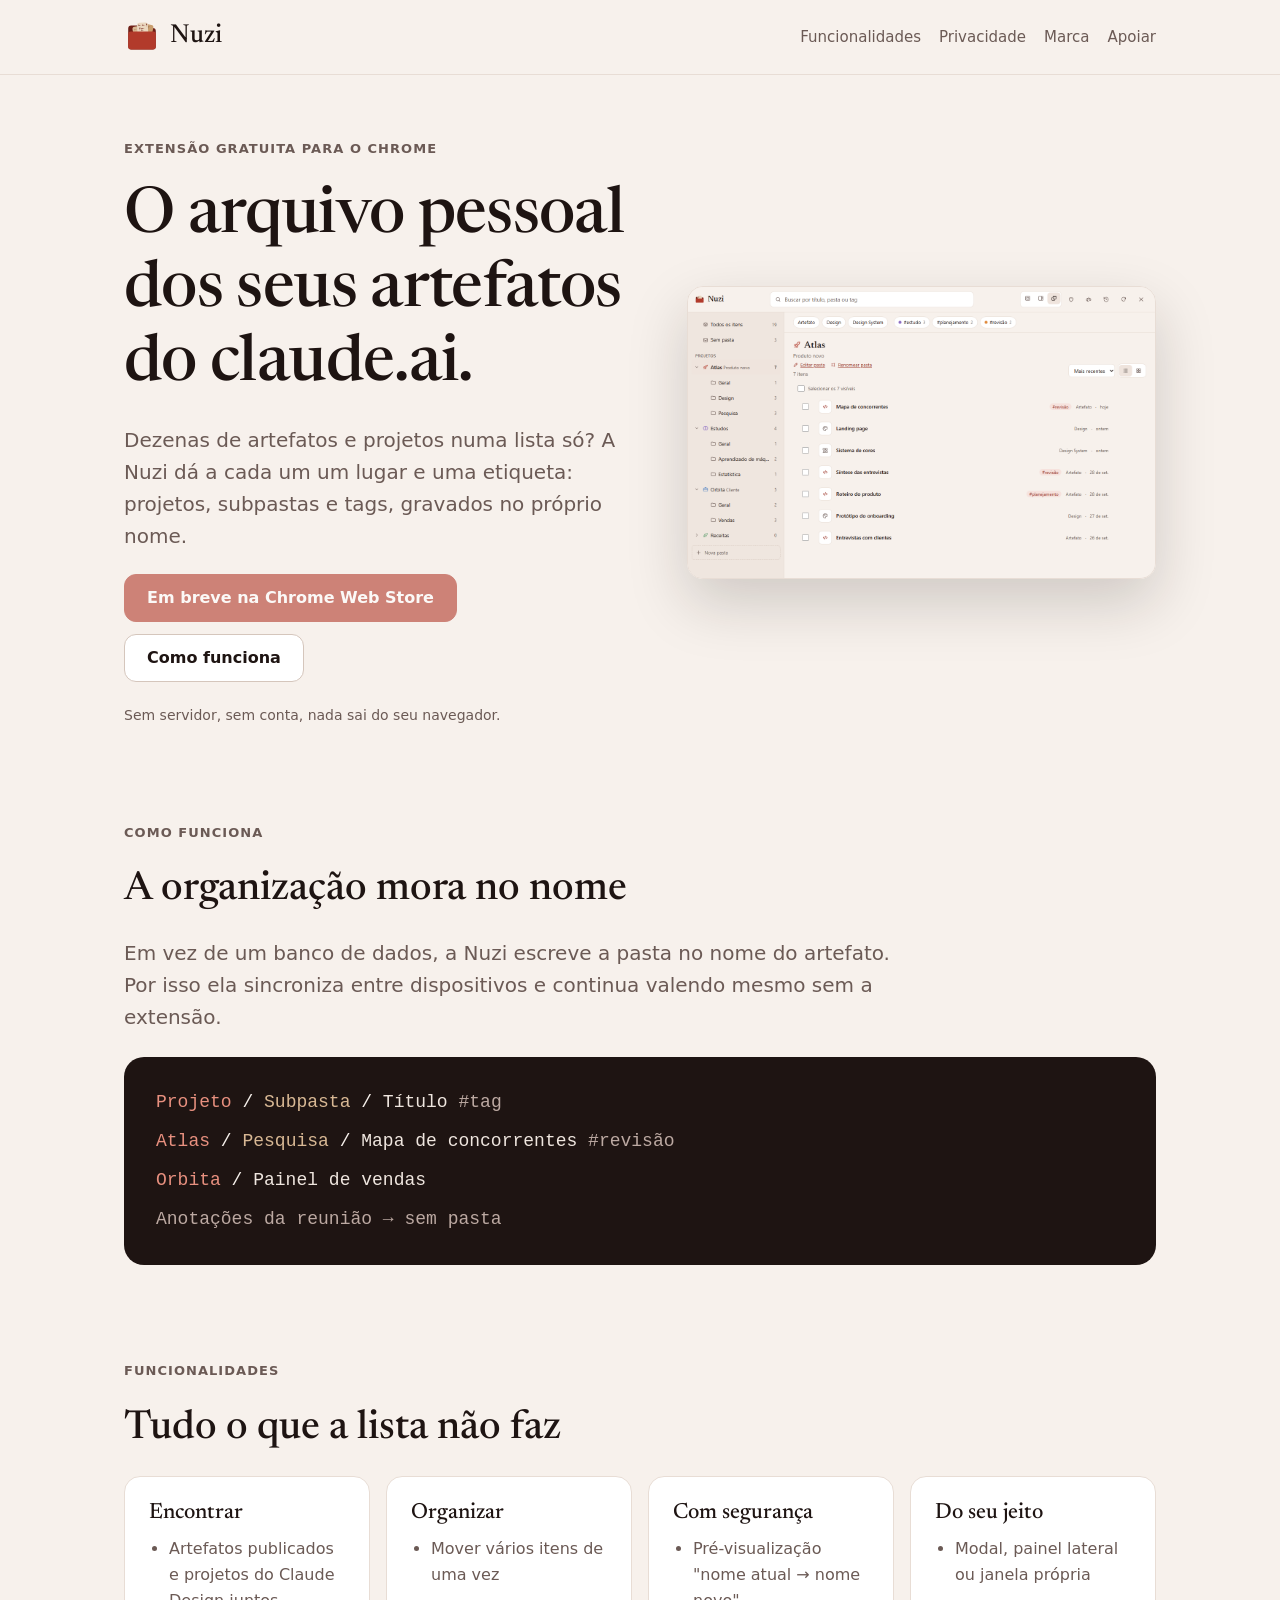
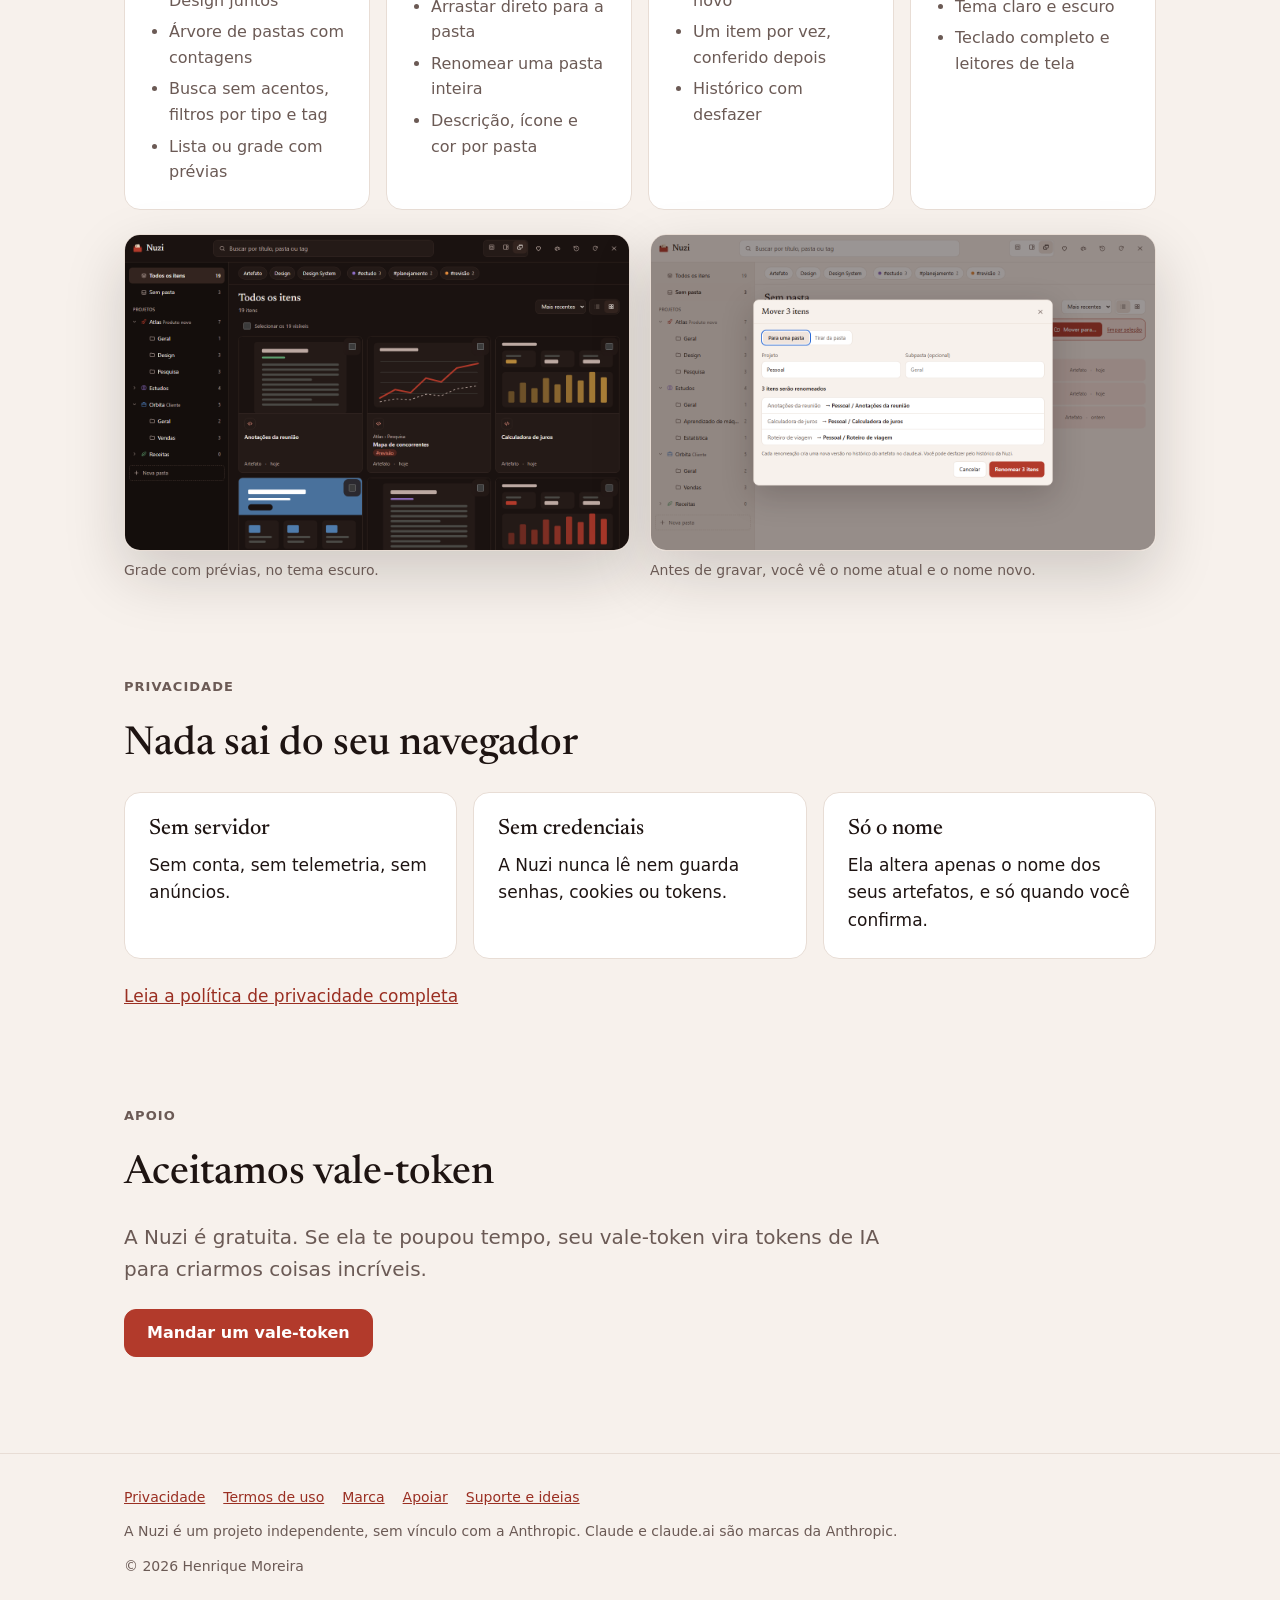
==== index.html @ f713085a "feat: first version of the Nuzi public site Home, privacy policy, terms of use, brand and support (v" ====
<!doctype html>
<html lang="pt-BR">
  <head>
    <meta charset="utf-8" />
    <meta name="viewport" content="width=device-width, initial-scale=1" />
    <title>Nuzi — o arquivo pessoal dos seus artefatos</title>
    <meta
      name="description"
      content="Extensão gratuita para o Chrome que organiza seus artefatos em pastas e tags, gravando a organização no próprio nome. Sem servidor, sem conta."
    />
    <meta property="og:title" content="Nuzi" />
    <meta property="og:description" content="O arquivo pessoal dos seus artefatos do claude.ai." />
    <meta property="og:image" content="assets/img/og.png" />
    <link rel="icon" href="assets/img/favicon-32.png" />
    <link rel="preconnect" href="https://fonts.googleapis.com" />
    <link rel="preconnect" href="https://fonts.gstatic.com" crossorigin />
    <link rel="stylesheet" href="https://fonts.googleapis.com/css2?family=Newsreader:opsz,wght@6..72,500&display=swap" />
    <link rel="stylesheet" href="assets/site.css" />
  </head>
  <body>
    <header class="top">
      <div class="wrap">
        <a class="brand" href="./"><img src="assets/img/logo.svg" alt="" /> Nuzi</a>
        <nav aria-label="Páginas">
          <a href="#funcionalidades">Funcionalidades</a>
          <a href="privacidade/">Privacidade</a>
          <a href="marca/">Marca</a>
          <a href="apoiar/">Apoiar</a>
        </nav>
      </div>
    </header>

    <main class="wrap">
      <section class="hero" aria-labelledby="titulo">
        <div style="display: flex; flex-direction: column; gap: 22px">
          <span class="eyebrow">Extensão gratuita para o Chrome</span>
          <h1 id="titulo">O arquivo pessoal dos seus artefatos do claude.ai.</h1>
          <p class="lede">
            Dezenas de artefatos e projetos numa lista só? A Nuzi dá a cada um um lugar e uma etiqueta: projetos,
            subpastas e tags, gravados no próprio nome.
          </p>
          <div class="actions">
            <a class="btn btn-primary" aria-disabled="true" role="link">Em breve na Chrome Web Store</a>
            <a class="btn" href="#como-funciona">Como funciona</a>
          </div>
          <p class="note">Sem servidor, sem conta, nada sai do seu navegador.</p>
        </div>
        <img
          class="shot"
          src="assets/screens/01-lista.png"
          width="1280"
          height="800"
          alt="A Nuzi aberta: pastas à esquerda (Atlas, Estudos, Orbita) e os itens da pasta Atlas à direita."
        />
      </section>

      <section id="como-funciona" aria-labelledby="como">
        <span class="eyebrow">Como funciona</span>
        <h2 id="como" style="font-size: 40px">A organização mora no nome</h2>
        <p class="lede">
          Em vez de um banco de dados, a Nuzi escreve a pasta no nome do artefato. Por isso ela sincroniza entre
          dispositivos e continua valendo mesmo sem a extensão.
        </p>
        <div class="names" role="figure" aria-label="Exemplos de nomes organizados">
          <span
            ><span class="seg-p">Projeto</span> / <span class="seg-s">Subpasta</span> /
            <span class="seg-t">Título</span> <span class="muted">#tag</span></span
          >
          <span
            ><span class="seg-p">Atlas</span> / <span class="seg-s">Pesquisa</span> /
            <span class="seg-t">Mapa de concorrentes</span> <span class="muted">#revisão</span></span
          >
          <span><span class="seg-p">Orbita</span> / <span class="seg-t">Painel de vendas</span></span>
          <span class="muted">Anotações da reunião → sem pasta</span>
        </div>
      </section>

      <section id="funcionalidades" aria-labelledby="func">
        <span class="eyebrow">Funcionalidades</span>
        <h2 id="func" style="font-size: 40px">Tudo o que a lista não faz</h2>
        <div class="cards">
          <div class="card">
            <h3>Encontrar</h3>
            <ul>
              <li>Artefatos publicados e projetos do Claude Design juntos</li>
              <li>Árvore de pastas com contagens</li>
              <li>Busca sem acentos, filtros por tipo e tag</li>
              <li>Lista ou grade com prévias</li>
            </ul>
          </div>
          <div class="card">
            <h3>Organizar</h3>
            <ul>
              <li>Mover vários itens de uma vez</li>
              <li>Arrastar direto para a pasta</li>
              <li>Renomear uma pasta inteira</li>
              <li>Descrição, ícone e cor por pasta</li>
            </ul>
          </div>
          <div class="card">
            <h3>Com segurança</h3>
            <ul>
              <li>Pré-visualização "nome atual → nome novo"</li>
              <li>Um item por vez, conferido depois</li>
              <li>Histórico com desfazer</li>
            </ul>
          </div>
          <div class="card">
            <h3>Do seu jeito</h3>
            <ul>
              <li>Modal, painel lateral ou janela própria</li>
              <li>Tema claro e escuro</li>
              <li>Teclado completo e leitores de tela</li>
            </ul>
          </div>
        </div>
        <div class="shots">
          <figure>
            <img class="shot" src="assets/screens/02-grade.png" width="1280" height="800" alt="Visualização em grade, no tema escuro, com a prévia de cada artefato." />
            <figcaption>Grade com prévias, no tema escuro.</figcaption>
          </figure>
          <figure>
            <img class="shot" src="assets/screens/03-mover.png" width="1280" height="800" alt="Diálogo Mover 3 itens mostrando o nome atual e o nome novo de cada item antes de renomear." />
            <figcaption>Antes de gravar, você vê o nome atual e o nome novo.</figcaption>
          </figure>
        </div>
      </section>

      <section aria-labelledby="priv">
        <span class="eyebrow">Privacidade</span>
        <h2 id="priv" style="font-size: 40px">Nada sai do seu navegador</h2>
        <div class="cards">
          <div class="card"><h3>Sem servidor</h3><p>Sem conta, sem telemetria, sem anúncios.</p></div>
          <div class="card"><h3>Sem credenciais</h3><p>A Nuzi nunca lê nem guarda senhas, cookies ou tokens.</p></div>
          <div class="card"><h3>Só o nome</h3><p>Ela altera apenas o nome dos seus artefatos, e só quando você confirma.</p></div>
        </div>
        <p><a href="privacidade/">Leia a política de privacidade completa</a></p>
      </section>

      <section aria-labelledby="apoio">
        <span class="eyebrow">Apoio</span>
        <h2 id="apoio" style="font-size: 40px">Aceitamos vale-token</h2>
        <p class="lede">A Nuzi é gratuita. Se ela te poupou tempo, seu vale-token vira tokens de IA para criarmos coisas incríveis.</p>
        <p><a class="btn btn-primary" href="apoiar/">Mandar um vale-token</a></p>
      </section>
    </main>

    <footer>
      <div class="wrap">
        <nav aria-label="Rodapé">
          <a href="privacidade/">Privacidade</a>
          <a href="termos/">Termos de uso</a>
          <a href="marca/">Marca</a>
          <a href="apoiar/">Apoiar</a>
          <a href="https://github.com/henrique2m/nuzi-site/issues">Suporte e ideias</a>
        </nav>
        <p>A Nuzi é um projeto independente, sem vínculo com a Anthropic. Claude e claude.ai são marcas da Anthropic.</p>
        <p>© 2026 Henrique Moreira</p>
      </div>
    </footer>
  </body>
</html>
---- assets/site.css ----
/* Site da Nuzi — paleta "Tijolo cozido" (tijolo, argila natural, barro). */
:root {
  --bg: #f7f1ec;
  --surface: #ffffff;
  --sunken: #efe6df;
  --ink: #1e1412;
  --muted: #6b5a55;
  --line: #e8ddd5;
  --line-strong: #d5c6bc;
  --brick: #b23a2b;
  --brick-deep: #6e1f16;
  --brick-ink: #9a2f22;
  --brick-wash: #f6e2dd;
  --on-brick: #ffffff;
  --tablet: #ead7bf;
  --focus: #2c6bd6;
  --display: 'Newsreader', Georgia, 'Times New Roman', serif;
  --ui: system-ui, 'Segoe UI', Helvetica, Arial, sans-serif;
  --mono: ui-monospace, 'Cascadia Code', Consolas, monospace;
  color-scheme: light;
}
@media (prefers-color-scheme: dark) {
  :root {
    --bg: #1a1210;
    --surface: #241a17;
    --sunken: #140e0c;
    --ink: #f7f1ec;
    --muted: #bca9a2;
    --line: #3a2c27;
    --line-strong: #54433c;
    --brick-ink: #e8907f;
    --brick-wash: #4a221c;
    --focus: #8ab4f8;
    color-scheme: dark;
  }
}

* {
  box-sizing: border-box;
}
html {
  scroll-behavior: smooth;
}
@media (prefers-reduced-motion: reduce) {
  html {
    scroll-behavior: auto;
  }
}
body {
  margin: 0;
  background: var(--bg);
  color: var(--ink);
  font: 17px/1.6 var(--ui);
}
a {
  color: var(--brick-ink);
}
:focus-visible {
  outline: 2px solid var(--focus);
  outline-offset: 2px;
}
h1,
h2,
h3 {
  font-family: var(--display);
  font-weight: 500;
  line-height: 1.15;
  text-wrap: balance;
  margin: 0;
}
p {
  margin: 0;
}
code {
  font: 0.88em/1.4 var(--mono);
  background: var(--sunken);
  border: 1px solid var(--line);
  border-radius: 6px;
  padding: 2px 6px;
}
img {
  max-width: 100%;
  height: auto;
}

.wrap {
  max-width: 1080px;
  margin: 0 auto;
  padding-inline: 24px;
}

/* ---------- Topo ---------- */
.top {
  border-bottom: 1px solid var(--line);
}
.top .wrap {
  display: flex;
  flex-wrap: wrap;
  align-items: center;
  justify-content: space-between;
  gap: 12px 24px;
  padding-block: 16px;
}
.brand {
  display: inline-flex;
  align-items: center;
  gap: 10px;
  color: var(--ink);
  text-decoration: none;
  font-family: var(--display);
  font-size: 26px;
  font-weight: 500;
}
.brand img {
  width: 36px;
  height: 36px;
}
.top nav {
  display: flex;
  flex-wrap: wrap;
  gap: 4px 18px;
  font-size: 15px;
}
.top nav a {
  color: var(--muted);
  text-decoration: none;
}
.top nav a:hover,
.top nav a[aria-current='page'] {
  color: var(--ink);
}

/* ---------- Botões ---------- */
.btn {
  display: inline-flex;
  align-items: center;
  gap: 8px;
  min-height: 48px;
  padding: 0 22px;
  border-radius: 12px;
  border: 1px solid var(--line-strong);
  background: var(--surface);
  color: var(--ink);
  font: 600 16px/1 var(--ui);
  text-decoration: none;
  cursor: pointer;
}
.btn-primary {
  background: var(--brick);
  border-color: var(--brick);
  color: var(--on-brick);
}
.btn-primary:hover {
  background: var(--brick-ink);
  border-color: var(--brick-ink);
}
.btn[aria-disabled='true'] {
  opacity: 0.6;
  cursor: default;
}

/* ---------- Seções ---------- */
main {
  display: flex;
  flex-direction: column;
  gap: 96px;
  padding-block: 64px 96px;
}
section {
  display: flex;
  flex-direction: column;
  gap: 24px;
}
.eyebrow {
  font-size: 13px;
  font-weight: 600;
  letter-spacing: 0.08em;
  text-transform: uppercase;
  color: var(--muted);
}
.lede {
  font-size: 20px;
  color: var(--muted);
  max-width: 62ch;
}
.prose {
  max-width: 68ch;
  display: flex;
  flex-direction: column;
  gap: 14px;
}
.prose h2 {
  font-size: 30px;
  margin-top: 24px;
}
.prose ul {
  margin: 0;
  padding-left: 22px;
  display: flex;
  flex-direction: column;
  gap: 6px;
}

/* ---------- Capa ---------- */
.hero {
  display: grid;
  grid-template-columns: minmax(0, 1.1fr) minmax(0, 1fr);
  gap: 48px;
  align-items: center;
}
.hero h1 {
  font-size: clamp(40px, 6vw, 64px);
  letter-spacing: -0.01em;
}
.hero .actions {
  display: flex;
  flex-wrap: wrap;
  gap: 12px;
  align-items: center;
}
.hero .note {
  font-size: 14px;
  color: var(--muted);
}
.shot {
  border-radius: 16px;
  border: 1px solid var(--line);
  box-shadow: 0 24px 60px rgb(30 20 18 / 0.18);
}

/* ---------- Padrão de nomes ---------- */
.names {
  /* Sempre escuro, nos dois temas: as cores dos segmentos foram escolhidas para ele. */
  background: #1e1412;
  color: #f7f1ec;
  border-radius: 20px;
  padding: 32px;
  display: flex;
  flex-direction: column;
  gap: 12px;
  font: 18px/1.5 var(--mono);
  overflow-x: auto;
}
.names .seg-p {
  color: #e8907f;
}
.names .seg-s {
  color: #d8b894;
}
.names .seg-t {
  color: #efe6df;
}
.names .muted {
  color: #bca9a2;
}

/* ---------- Grades de cartões ---------- */
.cards {
  display: grid;
  grid-template-columns: repeat(auto-fit, minmax(240px, 1fr));
  gap: 16px;
}
.card {
  background: var(--surface);
  border: 1px solid var(--line);
  border-radius: 16px;
  padding: 24px;
  display: flex;
  flex-direction: column;
  gap: 10px;
}
.card h3 {
  font-size: 22px;
}
.card ul {
  margin: 0;
  padding-left: 20px;
  display: flex;
  flex-direction: column;
  gap: 6px;
  color: var(--muted);
  font-size: 16px;
}
.shots {
  display: grid;
  grid-template-columns: repeat(auto-fit, minmax(300px, 1fr));
  gap: 20px;
}
.shots figure {
  margin: 0;
  display: flex;
  flex-direction: column;
  gap: 8px;
}
.shots figcaption {
  font-size: 14px;
  color: var(--muted);
}

/* ---------- Vale-token ---------- */
.tiers {
  display: flex;
  flex-wrap: wrap;
  gap: 10px;
}
.tier {
  padding: 12px 18px;
  border-radius: 999px;
  background: var(--brick-wash);
  color: var(--brick-ink);
  font-weight: 600;
}
.pix {
  display: grid;
  grid-template-columns: 240px minmax(0, 1fr);
  gap: 32px;
  align-items: center;
  background: var(--surface);
  border: 1px solid var(--line);
  border-radius: 20px;
  padding: 28px;
}
.qr {
  width: 240px;
  height: 240px;
  border-radius: 16px;
  background: #ffffff;
  border: 1px solid var(--line);
  display: grid;
  place-items: center;
  padding: 12px;
  color: #6b5a55;
  text-align: center;
  font-size: 15px;
}
.key {
  display: flex;
  flex-wrap: wrap;
  gap: 10px;
  align-items: center;
}
.key code {
  font-size: 15px;
  word-break: break-all;
}

/* ---------- Paleta (página da marca) ---------- */
.swatches {
  display: grid;
  grid-template-columns: repeat(auto-fill, minmax(150px, 1fr));
  gap: 14px;
}
.swatch {
  display: flex;
  flex-direction: column;
  gap: 6px;
  font-size: 14px;
}
.swatch span:first-child {
  height: 72px;
  border-radius: 12px;
  border: 1px solid var(--line);
}

/* ---------- Rodapé ---------- */
footer {
  border-top: 1px solid var(--line);
  padding-block: 32px 48px;
  font-size: 14px;
  color: var(--muted);
}
footer .wrap {
  display: flex;
  flex-direction: column;
  gap: 12px;
}
footer nav {
  display: flex;
  flex-wrap: wrap;
  gap: 6px 18px;
}

@media (max-width: 820px) {
  .hero,
  .pix {
    grid-template-columns: minmax(0, 1fr);
  }
  main {
    gap: 72px;
    padding-block: 40px 72px;
  }
  .wrap {
    padding-inline: 16px;
  }
}
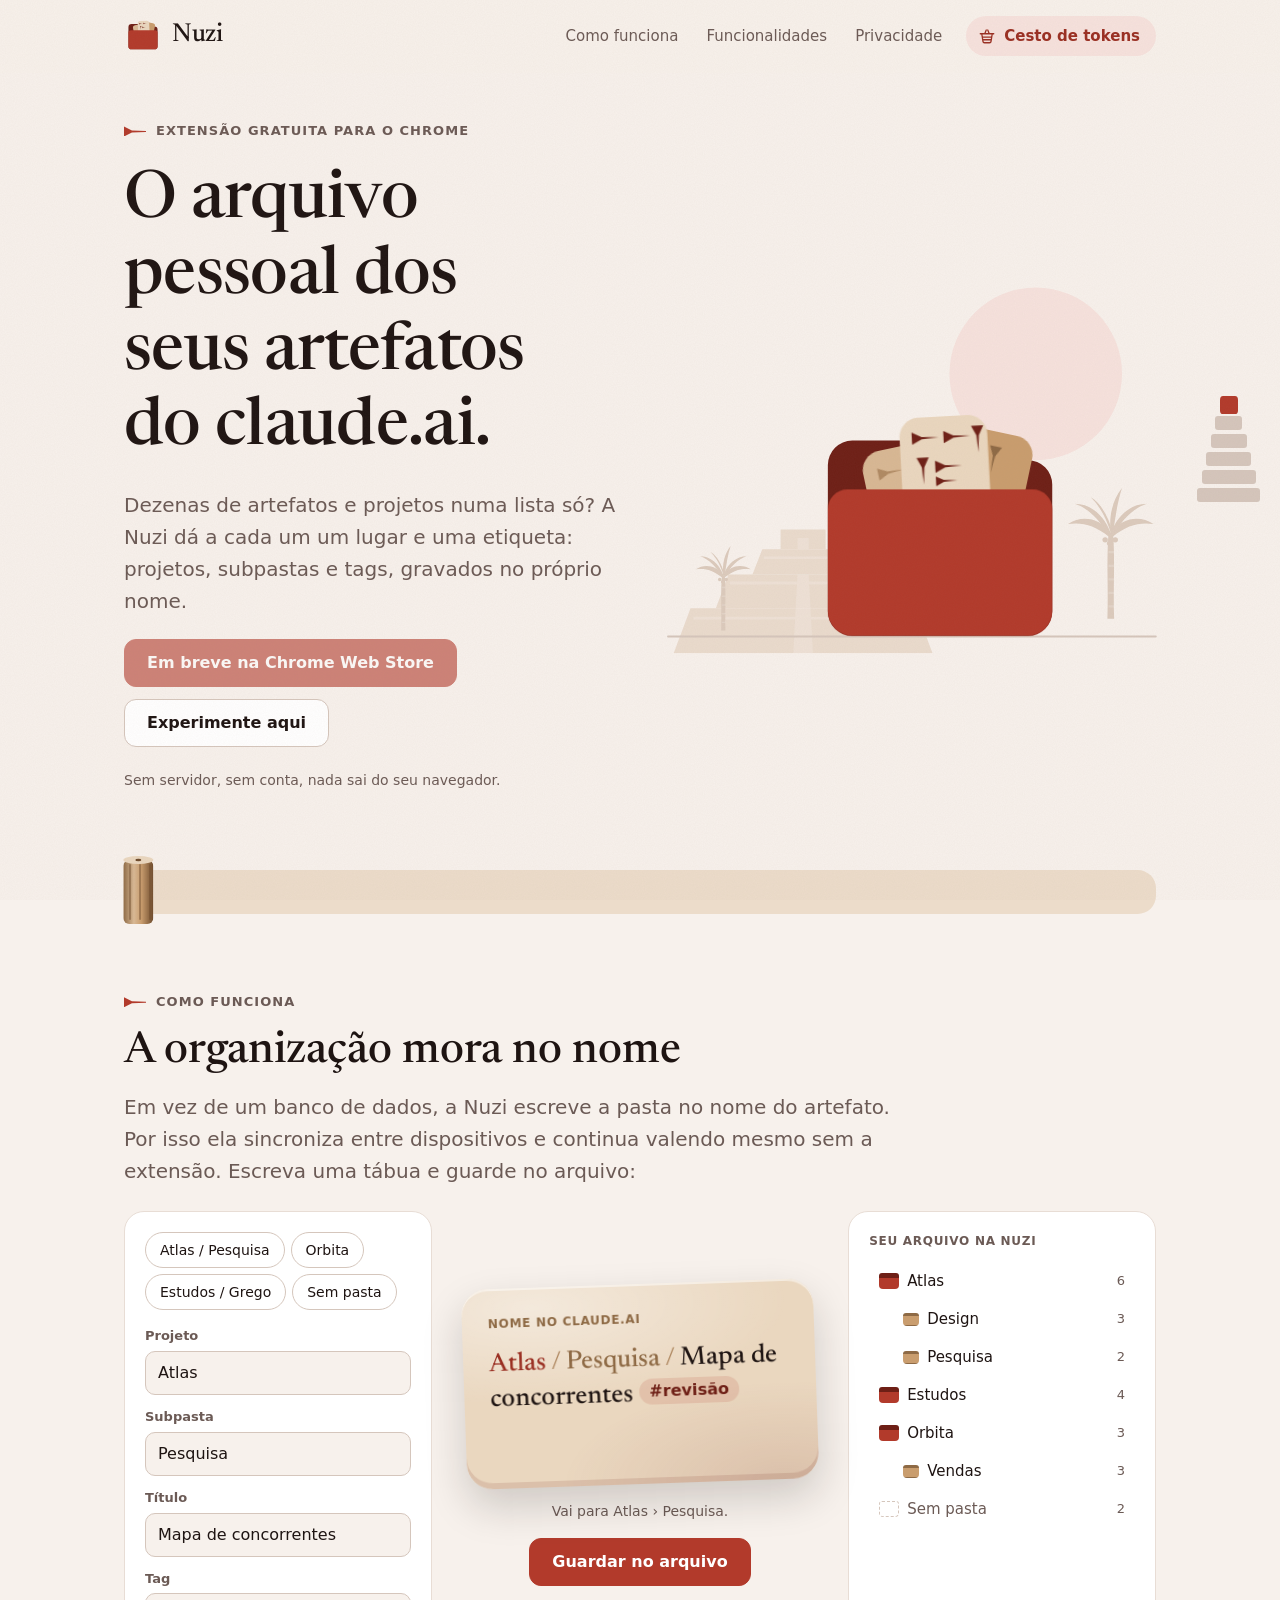
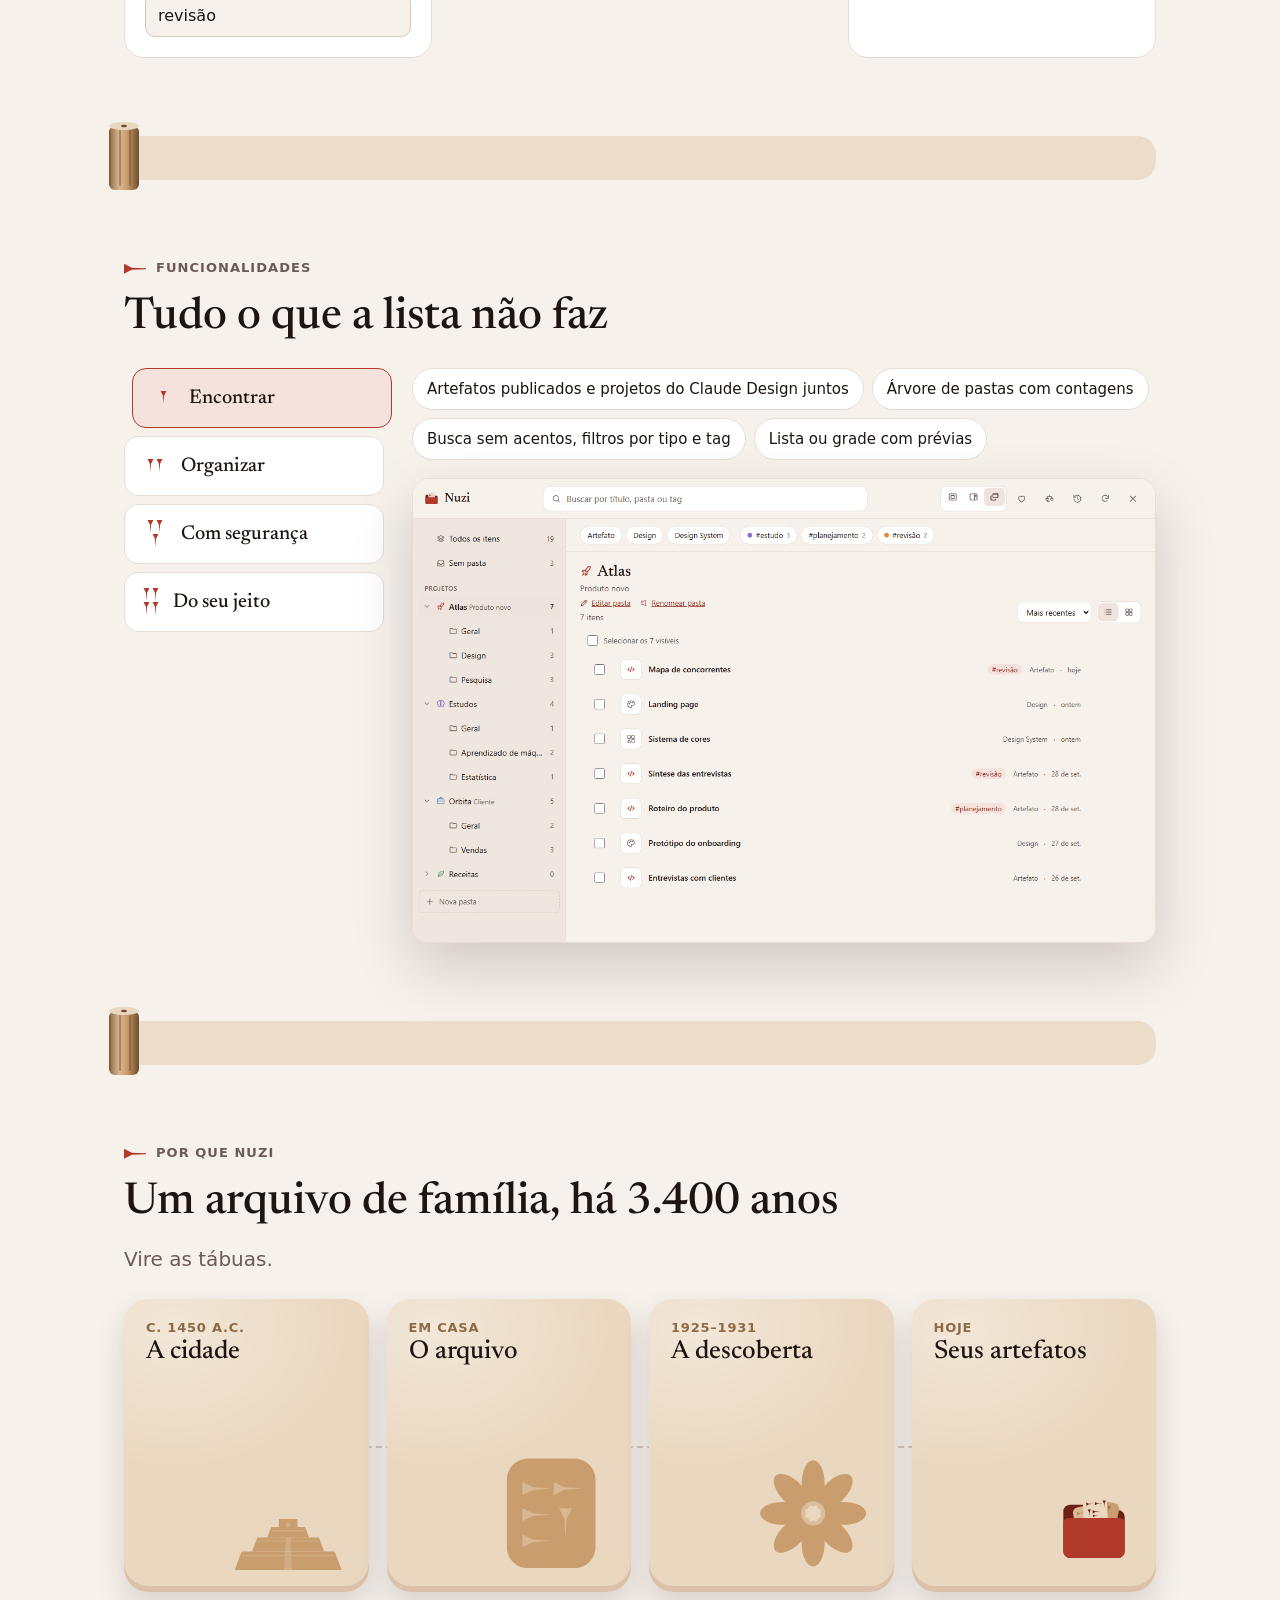
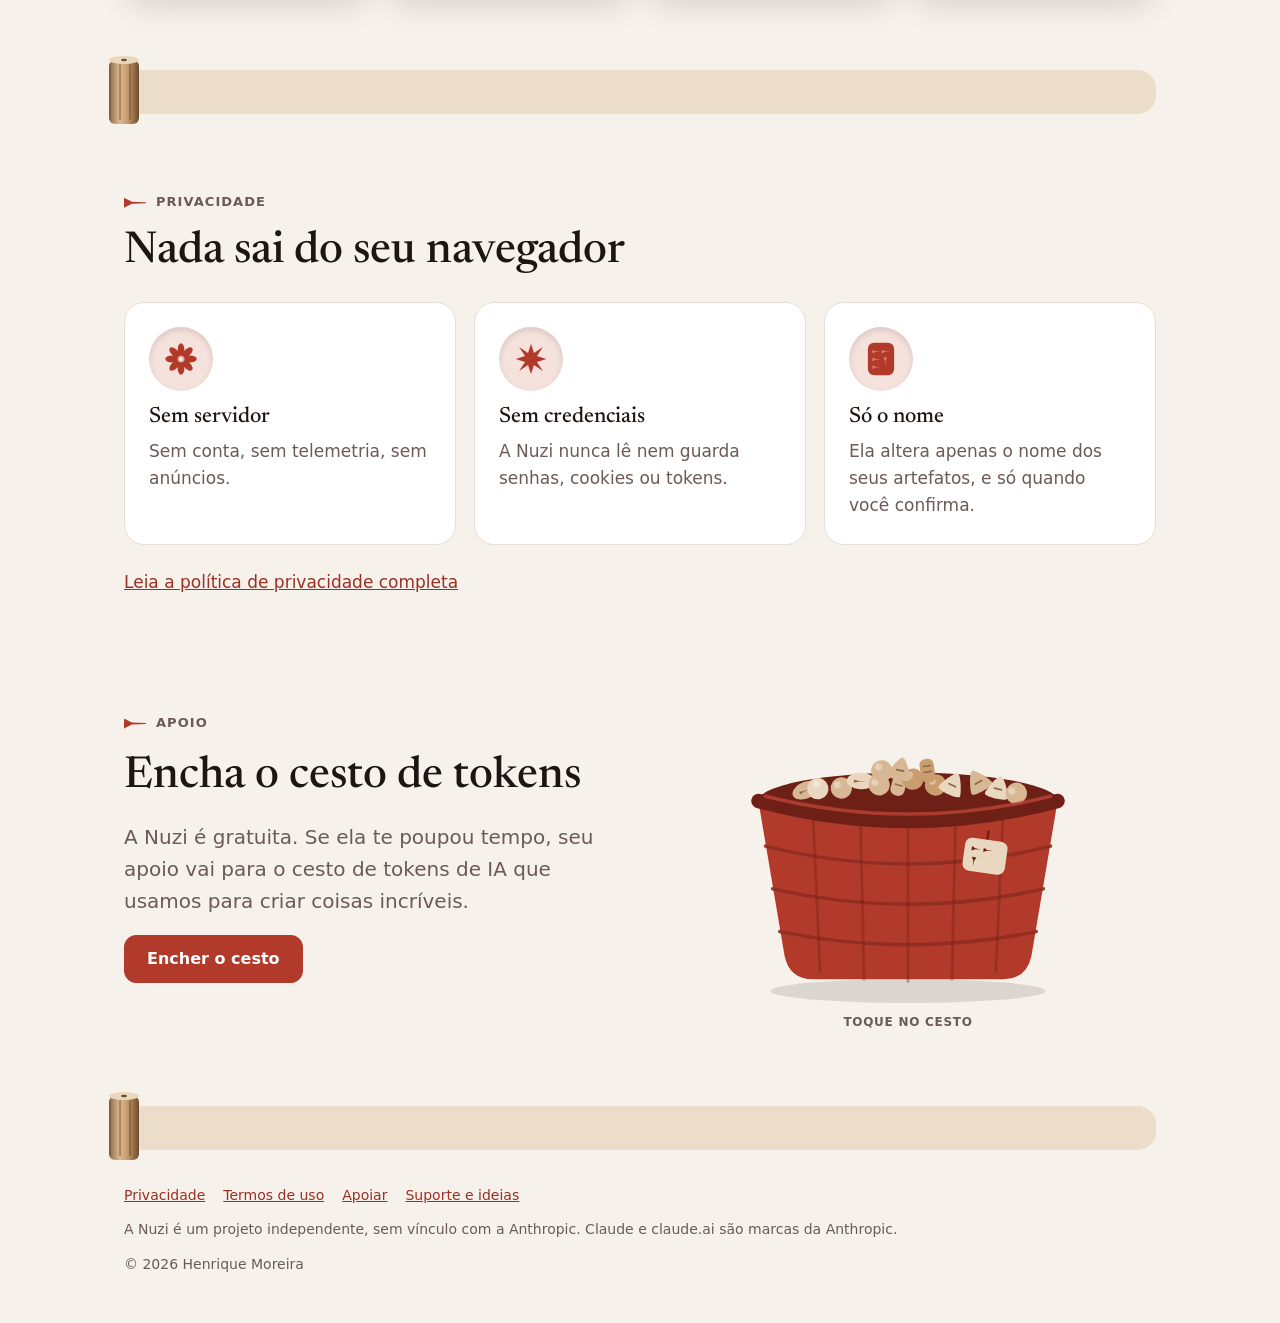
==== commit 47e366f0: "feat: redesign the site with Mesopotamian motifs and interactive navigation - New header: sticky, re" ====
--- a/index.html
+++ b/index.html
@@ -16,141 +16,302 @@
     <link rel="preconnect" href="https://fonts.gstatic.com" crossorigin />
     <link rel="stylesheet" href="https://fonts.googleapis.com/css2?family=Newsreader:opsz,wght@6..72,500&display=swap" />
     <link rel="stylesheet" href="assets/site.css" />
+    <script>
+      document.documentElement.classList.add('js');
+    </script>
+    <script src="assets/site.js" defer></script>
   </head>
   <body>
+    <a class="skip" href="#conteudo">Pular para o conteúdo</a>
     <header class="top">
       <div class="wrap">
-        <a class="brand" href="./"><img src="assets/img/logo.svg" alt="" /> Nuzi</a>
-        <nav aria-label="Páginas">
+        <a class="brand" href="./">
+          <svg class="brand-logo" viewBox="0 0 120 120" aria-hidden="true" focusable="false">
+            <path d="M14 32a10 10 0 0 1 10-10h21a8 8 0 0 1 6 2.6L56 30h40a10 10 0 0 1 10 10v52a10 10 0 0 1-10 10H24a10 10 0 0 1-10-10z" fill="#6E1F16" />
+            <g class="bl-t bl-1"><g transform="rotate(-12 47 41)"><rect x="30" y="24" width="34" height="34" rx="8" fill="#D8B894" /></g></g>
+            <g class="bl-t bl-2"><g transform="rotate(12 80 36)"><rect x="64" y="18" width="32" height="36" rx="8" fill="#C99D6E" /></g></g>
+            <g class="bl-t bl-3"><g transform="rotate(-3 62 32)"><rect x="44" y="12" width="36" height="40" rx="8" fill="#EAD7BF" /><path d="M49 18l4 2 7 .5-7 .5-4 2zM62 18l4 2 7 .5-7 .5-4 2zM50.5 28.5h5l-2 4-.5 7-.5-7zM58 30l4 2 7 .5-7 .5-4 2z" fill="#6E1F16" /></g></g>
+            <path d="M14 50a8 8 0 0 1 8-8h76a8 8 0 0 1 8 8v42a10 10 0 0 1-10 10H24a10 10 0 0 1-10-10z" fill="#B23A2B" />
+          </svg>
+          <span>Nuzi</span>
+        </a>
+        <button class="menu-btn" type="button" aria-expanded="false" aria-controls="menu" aria-label="Abrir o menu">
+          <span></span><span></span><span></span>
+        </button>
+        <nav class="menu" id="menu" aria-label="Páginas">
+          <a href="#tabua">Como funciona</a>
           <a href="#funcionalidades">Funcionalidades</a>
           <a href="privacidade/">Privacidade</a>
-          <a href="marca/">Marca</a>
-          <a href="apoiar/">Apoiar</a>
+          <a class="nav-apoio" href="apoiar/"><svg class="ico-cesto" viewBox="0 0 24 24" aria-hidden="true" focusable="false"><path d="M3 9h18M5 9l1.6 10.2A2 2 0 0 0 8.6 21h6.8a2 2 0 0 0 2-1.8L19 9M9 9l2-5M15 9l-2-5M6.5 13.5h11M7.2 17h9.6" fill="none" stroke="currentColor" stroke-width="1.7" stroke-linecap="round" stroke-linejoin="round"/></svg>Cesto de tokens</a>
         </nav>
       </div>
+      <div class="progresso" aria-hidden="true"><span></span></div>
     </header>
 
-    <main class="wrap">
-      <section class="hero" aria-labelledby="titulo">
-        <div style="display: flex; flex-direction: column; gap: 22px">
-          <span class="eyebrow">Extensão gratuita para o Chrome</span>
-          <h1 id="titulo">O arquivo pessoal dos seus artefatos do claude.ai.</h1>
-          <p class="lede">
+    <main id="conteudo">
+      <!-- ============ Capa ============ -->
+      <section class="hero wrap" id="inicio" data-nav="Início" aria-labelledby="titulo">
+        <div class="hero-text">
+          <span class="eyebrow" data-reveal>Extensão gratuita para o Chrome</span>
+          <h1 id="titulo" data-reveal>O arquivo pessoal dos seus artefatos do claude.ai.</h1>
+          <p class="lede" data-reveal>
             Dezenas de artefatos e projetos numa lista só? A Nuzi dá a cada um um lugar e uma etiqueta: projetos,
             subpastas e tags, gravados no próprio nome.
           </p>
-          <div class="actions">
+          <div class="actions" data-reveal>
             <a class="btn btn-primary" aria-disabled="true" role="link">Em breve na Chrome Web Store</a>
-            <a class="btn" href="#como-funciona">Como funciona</a>
-          </div>
-          <p class="note">Sem servidor, sem conta, nada sai do seu navegador.</p>
-        </div>
-        <img
-          class="shot"
-          src="assets/screens/01-lista.png"
-          width="1280"
-          height="800"
-          alt="A Nuzi aberta: pastas à esquerda (Atlas, Estudos, Orbita) e os itens da pasta Atlas à direita."
-        />
-      </section>
-
-      <section id="como-funciona" aria-labelledby="como">
-        <span class="eyebrow">Como funciona</span>
-        <h2 id="como" style="font-size: 40px">A organização mora no nome</h2>
-        <p class="lede">
-          Em vez de um banco de dados, a Nuzi escreve a pasta no nome do artefato. Por isso ela sincroniza entre
-          dispositivos e continua valendo mesmo sem a extensão.
-        </p>
-        <div class="names" role="figure" aria-label="Exemplos de nomes organizados">
-          <span
-            ><span class="seg-p">Projeto</span> / <span class="seg-s">Subpasta</span> /
-            <span class="seg-t">Título</span> <span class="muted">#tag</span></span
-          >
-          <span
-            ><span class="seg-p">Atlas</span> / <span class="seg-s">Pesquisa</span> /
-            <span class="seg-t">Mapa de concorrentes</span> <span class="muted">#revisão</span></span
-          >
-          <span><span class="seg-p">Orbita</span> / <span class="seg-t">Painel de vendas</span></span>
-          <span class="muted">Anotações da reunião → sem pasta</span>
-        </div>
-      </section>
-
-      <section id="funcionalidades" aria-labelledby="func">
-        <span class="eyebrow">Funcionalidades</span>
-        <h2 id="func" style="font-size: 40px">Tudo o que a lista não faz</h2>
-        <div class="cards">
-          <div class="card">
-            <h3>Encontrar</h3>
+            <a class="btn" href="#tabua">Experimente aqui</a>
+          </div>
+          <p class="note" data-reveal>Sem servidor, sem conta, nada sai do seu navegador.</p>
+        </div>
+
+        <button class="scene" type="button" aria-label="Guardar as tábuas de novo (animação)">
+          <svg viewBox="0 0 520 440" aria-hidden="true" focusable="false">
+            <circle class="sc-sol" cx="392" cy="132" r="92" />
+            <g class="sc-far" data-depth="6">
+              <use href="assets/img/motivos.svg#zigurate" x="-6" y="262" width="300" height="168" class="sc-zig" />
+            </g>
+            <g class="sc-mid" data-depth="12">
+              <use href="assets/img/motivos.svg#palmeira" x="424" y="226" width="96" height="190" class="sc-palma" />
+              <use href="assets/img/motivos.svg#palmeira" x="28" y="300" width="62" height="118" class="sc-palma" />
+            </g>
+            <path class="sc-chao" d="M0 412h520" />
+
+            <g transform="translate(134 146) scale(2.6)">
+              <path
+                d="M14 32a10 10 0 0 1 10-10h21a8 8 0 0 1 6 2.6L56 30h40a10 10 0 0 1 10 10v52a10 10 0 0 1-10 10H24a10 10 0 0 1-10-10z"
+                fill="#6E1F16"
+              />
+              <g class="tb tb-1"><g class="tb-lift"><g transform="rotate(-12 47 41)">
+                <rect x="30" y="24" width="34" height="34" rx="8" fill="#D8B894" />
+                <path d="M36 31l4 2 7 .5-7 .5-4 2z" fill="#B08A63" />
+              </g></g></g>
+              <g class="tb tb-2"><g class="tb-lift"><g transform="rotate(12 80 36)">
+                <rect x="64" y="18" width="32" height="36" rx="8" fill="#C99D6E" />
+                <path d="M78 24h5l-2 4-.5 7-.5-7z" fill="#8E6A45" />
+              </g></g></g>
+              <g class="tb tb-3"><g class="tb-lift"><g transform="rotate(-3 62 32)">
+                <rect x="44" y="12" width="36" height="40" rx="8" fill="#EAD7BF" />
+                <g fill="#6E1F16">
+                  <path class="wd" style="--i: 0" d="M49 18l4 2 7 .5-7 .5-4 2z" />
+                  <path class="wd" style="--i: 1" d="M62 18l4 2 7 .5-7 .5-4 2z" />
+                  <path class="wd" style="--i: 2" d="M73.5 16.5h5l-2 4-.5 7-.5-7z" />
+                  <path class="wd" style="--i: 3" d="M50.5 28.5h5l-2 4-.5 7-.5-7z" />
+                  <path class="wd" style="--i: 4" d="M58 30l4 2 7 .5-7 .5-4 2z" />
+                  <path class="wd" style="--i: 5" d="M58 36.5l3.2 1.6 5.6.4-5.6.4-3.2 1.6z" />
+                </g>
+              </g></g></g>
+              <path
+                d="M14 50a8 8 0 0 1 8-8h76a8 8 0 0 1 8 8v42a10 10 0 0 1-10 10H24a10 10 0 0 1-10-10z"
+                fill="#B23A2B"
+              />
+              <g class="poeira" fill="#D8B894">
+                <circle cx="24" cy="46" r="2" style="--dx: -10px; --dy: -8px" />
+                <circle cx="34" cy="44" r="1.4" style="--dx: -6px; --dy: -12px" />
+                <circle cx="86" cy="44" r="1.6" style="--dx: 7px; --dy: -11px" />
+                <circle cx="98" cy="46" r="2" style="--dx: 11px; --dy: -7px" />
+              </g>
+            </g>
+          </svg>
+          <span class="scene-dica" aria-hidden="true">Toque na pasta</span>
+        </button>
+      </section>
+
+      <div class="friso" aria-hidden="true"></div>
+
+      <!-- ============ Demonstração ============ -->
+      <section class="wrap" id="tabua" data-nav="Como funciona" aria-labelledby="como">
+        <div class="sec-head">
+          <span class="eyebrow" data-reveal>Como funciona</span>
+          <h2 id="como" data-reveal>A organização mora no nome</h2>
+          <p class="lede" data-reveal>
+            Em vez de um banco de dados, a Nuzi escreve a pasta no nome do artefato. Por isso ela sincroniza entre
+            dispositivos e continua valendo mesmo sem a extensão. Escreva uma tábua e guarde no arquivo:
+          </p>
+        </div>
+
+        <div class="demo" data-reveal>
+          <form class="demo-form" id="demo-form" autocomplete="off">
+            <div class="presets" role="group" aria-label="Exemplos">
+              <button type="button" class="chip" data-preset="Atlas|Pesquisa|Mapa de concorrentes|revisão">Atlas / Pesquisa</button>
+              <button type="button" class="chip" data-preset="Orbita||Painel de vendas|">Orbita</button>
+              <button type="button" class="chip" data-preset="Estudos|Grego|Verbos irregulares|estudo">Estudos / Grego</button>
+              <button type="button" class="chip" data-preset="||Anotações da reunião|">Sem pasta</button>
+            </div>
+            <label>Projeto <input name="p" value="Atlas" maxlength="28" placeholder="Opcional" /></label>
+            <label>Subpasta <input name="s" value="Pesquisa" maxlength="28" placeholder="Opcional" /></label>
+            <label>Título <input name="t" value="Mapa de concorrentes" maxlength="48" required /></label>
+            <label>Tag <input name="g" value="revisão" maxlength="20" placeholder="Opcional" /></label>
+          </form>
+
+          <div class="demo-tabua-area">
+            <div class="demo-tabua" id="demo-tabua">
+              <span class="demo-rotulo">Nome no claude.ai</span>
+              <p class="demo-nome" id="demo-nome"></p>
+            </div>
+            <p class="demo-dica" id="demo-dica"></p>
+            <button type="submit" form="demo-form" class="btn btn-primary">Guardar no arquivo</button>
+          </div>
+
+          <div class="demo-arquivo">
+            <span class="demo-rotulo">Seu arquivo na Nuzi</span>
+            <ul class="arvore" id="arvore"></ul>
+            <p class="sr-only" id="demo-aviso" role="status"></p>
+          </div>
+        </div>
+      </section>
+
+      <div class="friso" aria-hidden="true"></div>
+
+      <!-- ============ Funcionalidades ============ -->
+      <section class="wrap" id="funcionalidades" data-nav="Funcionalidades" aria-labelledby="func">
+        <div class="sec-head">
+          <span class="eyebrow" data-reveal>Funcionalidades</span>
+          <h2 id="func" data-reveal>Tudo o que a lista não faz</h2>
+        </div>
+
+        <div class="abas" data-reveal>
+          <div class="abas-lista" role="tablist" aria-label="Funcionalidades">
+            <button role="tab" id="aba-1" aria-controls="painel-1" aria-selected="true"><span class="cnum" data-n="1"></span>Encontrar</button>
+            <button role="tab" id="aba-2" aria-controls="painel-2" aria-selected="false" tabindex="-1"><span class="cnum" data-n="2"></span>Organizar</button>
+            <button role="tab" id="aba-3" aria-controls="painel-3" aria-selected="false" tabindex="-1"><span class="cnum" data-n="3"></span>Com segurança</button>
+            <button role="tab" id="aba-4" aria-controls="painel-4" aria-selected="false" tabindex="-1"><span class="cnum" data-n="4"></span>Do seu jeito</button>
+          </div>
+
+          <div class="painel" role="tabpanel" id="painel-1" aria-labelledby="aba-1">
             <ul>
               <li>Artefatos publicados e projetos do Claude Design juntos</li>
               <li>Árvore de pastas com contagens</li>
               <li>Busca sem acentos, filtros por tipo e tag</li>
               <li>Lista ou grade com prévias</li>
             </ul>
-          </div>
-          <div class="card">
-            <h3>Organizar</h3>
+            <img class="shot" src="assets/screens/01-lista.png" width="1280" height="800" alt="A Nuzi aberta: pastas à esquerda e os itens da pasta Atlas à direita." />
+          </div>
+          <div class="painel" role="tabpanel" id="painel-2" aria-labelledby="aba-2" hidden>
             <ul>
               <li>Mover vários itens de uma vez</li>
               <li>Arrastar direto para a pasta</li>
               <li>Renomear uma pasta inteira</li>
               <li>Descrição, ícone e cor por pasta</li>
             </ul>
-          </div>
-          <div class="card">
-            <h3>Com segurança</h3>
+            <img class="shot" src="assets/screens/04-pasta.png" width="1280" height="800" loading="lazy" alt="Uma pasta aberta com seus itens organizados." />
+          </div>
+          <div class="painel" role="tabpanel" id="painel-3" aria-labelledby="aba-3" hidden>
             <ul>
               <li>Pré-visualização "nome atual → nome novo"</li>
               <li>Um item por vez, conferido depois</li>
               <li>Histórico com desfazer</li>
             </ul>
-          </div>
-          <div class="card">
-            <h3>Do seu jeito</h3>
+            <img class="shot" src="assets/screens/03-mover.png" width="1280" height="800" loading="lazy" alt="Diálogo Mover 3 itens mostrando o nome atual e o nome novo de cada item antes de renomear." />
+          </div>
+          <div class="painel" role="tabpanel" id="painel-4" aria-labelledby="aba-4" hidden>
             <ul>
               <li>Modal, painel lateral ou janela própria</li>
               <li>Tema claro e escuro</li>
               <li>Teclado completo e leitores de tela</li>
             </ul>
-          </div>
-        </div>
-        <div class="shots">
-          <figure>
-            <img class="shot" src="assets/screens/02-grade.png" width="1280" height="800" alt="Visualização em grade, no tema escuro, com a prévia de cada artefato." />
-            <figcaption>Grade com prévias, no tema escuro.</figcaption>
-          </figure>
-          <figure>
-            <img class="shot" src="assets/screens/03-mover.png" width="1280" height="800" alt="Diálogo Mover 3 itens mostrando o nome atual e o nome novo de cada item antes de renomear." />
-            <figcaption>Antes de gravar, você vê o nome atual e o nome novo.</figcaption>
-          </figure>
-        </div>
-      </section>
-
-      <section aria-labelledby="priv">
-        <span class="eyebrow">Privacidade</span>
-        <h2 id="priv" style="font-size: 40px">Nada sai do seu navegador</h2>
-        <div class="cards">
-          <div class="card"><h3>Sem servidor</h3><p>Sem conta, sem telemetria, sem anúncios.</p></div>
-          <div class="card"><h3>Sem credenciais</h3><p>A Nuzi nunca lê nem guarda senhas, cookies ou tokens.</p></div>
-          <div class="card"><h3>Só o nome</h3><p>Ela altera apenas o nome dos seus artefatos, e só quando você confirma.</p></div>
-        </div>
-        <p><a href="privacidade/">Leia a política de privacidade completa</a></p>
-      </section>
-
-      <section aria-labelledby="apoio">
-        <span class="eyebrow">Apoio</span>
-        <h2 id="apoio" style="font-size: 40px">Aceitamos vale-token</h2>
-        <p class="lede">A Nuzi é gratuita. Se ela te poupou tempo, seu vale-token vira tokens de IA para criarmos coisas incríveis.</p>
-        <p><a class="btn btn-primary" href="apoiar/">Mandar um vale-token</a></p>
+            <img class="shot" src="assets/screens/02-grade.png" width="1280" height="800" loading="lazy" alt="Visualização em grade, no tema escuro, com a prévia de cada artefato." />
+          </div>
+        </div>
+      </section>
+
+      <div class="friso" aria-hidden="true"></div>
+
+      <!-- ============ Por que Nuzi ============ -->
+      <section class="wrap" id="historia" data-nav="Por que Nuzi" aria-labelledby="hist">
+        <div class="sec-head">
+          <span class="eyebrow" data-reveal>Por que Nuzi</span>
+          <h2 id="hist" data-reveal>Um arquivo de família, há 3.400 anos</h2>
+          <p class="lede" data-reveal>Vire as tábuas.</p>
+        </div>
+        <ol class="linha">
+          <li data-reveal>
+            <button class="vira" type="button" aria-pressed="false">
+              <span class="face frente">
+                <span class="data">c. 1450 a.C.</span><span class="tit">A cidade</span>
+                <svg class="ico" viewBox="0 0 200 112" aria-hidden="true"><use href="assets/img/motivos.svg#zigurate" /></svg>
+              </span>
+              <span class="face verso">Nuzi era uma cidade da Mesopotâmia, perto da atual Kirkuk, no Iraque. Contratos, terras e heranças eram escritos em tábuas de argila.</span>
+            </button>
+          </li>
+          <li data-reveal>
+            <button class="vira" type="button" aria-pressed="false">
+              <span class="face frente">
+                <span class="data">Em casa</span><span class="tit">O arquivo</span>
+                <svg class="ico" viewBox="0 0 36 44" aria-hidden="true"><use href="assets/img/motivos.svg#tabua" /></svg>
+              </span>
+              <span class="face verso">As famílias guardavam as próprias tábuas em casa, em lotes identificados, para achar o que precisavam sem abrir tudo.</span>
+            </button>
+          </li>
+          <li data-reveal>
+            <button class="vira" type="button" aria-pressed="false">
+              <span class="face frente">
+                <span class="data">1925–1931</span><span class="tit">A descoberta</span>
+                <svg class="ico" viewBox="0 0 40 40" aria-hidden="true"><use href="assets/img/motivos.svg#rosa" /></svg>
+              </span>
+              <span class="face verso">Escavações encontraram milhares dessas tábuas, muitas ainda guardadas nas casas das famílias. Um arquivo pessoal que atravessou os séculos.</span>
+            </button>
+          </li>
+          <li data-reveal>
+            <button class="vira" type="button" aria-pressed="false">
+              <span class="face frente">
+                <span class="data">Hoje</span><span class="tit">Seus artefatos</span>
+                <img class="ico" src="assets/img/logo.svg" alt="" width="64" height="64" />
+              </span>
+              <span class="face verso">A Nuzi dá o mesmo cuidado aos seus artefatos: cada um no seu cesto, com etiqueta, fácil de achar.</span>
+            </button>
+          </li>
+        </ol>
+      </section>
+
+      <div class="friso" aria-hidden="true"></div>
+
+      <!-- ============ Privacidade ============ -->
+      <section class="wrap" id="privacidade" data-nav="Privacidade" aria-labelledby="priv">
+        <div class="sec-head">
+          <span class="eyebrow" data-reveal>Privacidade</span>
+          <h2 id="priv" data-reveal>Nada sai do seu navegador</h2>
+        </div>
+        <div class="selos">
+          <div class="selo" data-reveal>
+            <span class="selo-marca" aria-hidden="true"><svg viewBox="0 0 40 40"><use href="assets/img/motivos.svg#rosa" /></svg></span>
+            <h3>Sem servidor</h3>
+            <p>Sem conta, sem telemetria, sem anúncios.</p>
+          </div>
+          <div class="selo" data-reveal>
+            <span class="selo-marca" aria-hidden="true"><svg viewBox="0 0 40 40"><use href="assets/img/motivos.svg#estrela" /></svg></span>
+            <h3>Sem credenciais</h3>
+            <p>A Nuzi nunca lê nem guarda senhas, cookies ou tokens.</p>
+          </div>
+          <div class="selo" data-reveal>
+            <span class="selo-marca" aria-hidden="true"><svg viewBox="0 0 36 44"><use href="assets/img/motivos.svg#tabua" /></svg></span>
+            <h3>Só o nome</h3>
+            <p>Ela altera apenas o nome dos seus artefatos, e só quando você confirma.</p>
+          </div>
+        </div>
+        <p data-reveal><a href="privacidade/">Leia a política de privacidade completa</a></p>
+      </section>
+
+      <!-- ============ Apoio ============ -->
+      <section class="wrap apoio" id="apoio" data-nav="Apoio" aria-labelledby="apoio-tit">
+        <div class="apoio-texto">
+          <span class="eyebrow" data-reveal>Apoio</span>
+          <h2 id="apoio-tit" data-reveal>Encha o cesto de tokens</h2>
+          <p class="lede" data-reveal>
+            A Nuzi é gratuita. Se ela te poupou tempo, seu apoio vai para o cesto de tokens de IA que usamos para criar coisas incríveis.
+          </p>
+          <p data-reveal><a class="btn btn-primary" href="apoiar/">Encher o cesto</a></p>
+        </div>
+        <div class="cesto-palco" data-cesto data-reveal></div>
       </section>
     </main>
 
+    <div class="friso" aria-hidden="true"></div>
     <footer>
       <div class="wrap">
         <nav aria-label="Rodapé">
           <a href="privacidade/">Privacidade</a>
           <a href="termos/">Termos de uso</a>
-          <a href="marca/">Marca</a>
           <a href="apoiar/">Apoiar</a>
           <a href="https://github.com/henrique2m/nuzi-site/issues">Suporte e ideias</a>
         </nav>
--- a/assets/site.css
+++ b/assets/site.css
@@ -1,4 +1,4 @@
-/* Site da Nuzi — paleta "Tijolo cozido" (tijolo, argila natural, barro). */
+/* Site da Nuzi — paleta "Tijolo cozido" (tijolo, argila natural, barro) e tema escuro em grafite. */
 :root {
   --bg: #f7f1ec;
   --surface: #ffffff;
@@ -13,24 +13,45 @@
   --brick-wash: #f6e2dd;
   --on-brick: #ffffff;
   --tablet: #ead7bf;
+  --slip: #d8b894;
+  --slip-deep: #c99d6e;
   --focus: #2c6bd6;
+
+  /* Cena e motivos */
+  --sol: #f6e2dd;
+  --zig: #eadbcd;
+  --palma: #dccbbd;
+  --friso-fundo: #ecdcca;
+  --friso-motivo: #c99d6e;
+  --friso-luz: rgb(255 255 255 / 0.55);
+  --grao: 0.05;
+
   --display: 'Newsreader', Georgia, 'Times New Roman', serif;
   --ui: system-ui, 'Segoe UI', Helvetica, Arial, sans-serif;
   --mono: ui-monospace, 'Cascadia Code', Consolas, monospace;
+  --mola: cubic-bezier(0.34, 1.56, 0.64, 1);
+  --suave: cubic-bezier(0.22, 1, 0.36, 1);
   color-scheme: light;
 }
 @media (prefers-color-scheme: dark) {
   :root {
-    --bg: #1a1210;
-    --surface: #241a17;
-    --sunken: #140e0c;
+    --bg: #1c1d1f;
+    --surface: #26272a;
+    --sunken: #151618;
     --ink: #f7f1ec;
-    --muted: #bca9a2;
-    --line: #3a2c27;
-    --line-strong: #54433c;
+    --muted: #aeb1b6;
+    --line: #36383c;
+    --line-strong: #4d5056;
     --brick-ink: #e8907f;
-    --brick-wash: #4a221c;
+    --brick-wash: #3d2a27;
     --focus: #8ab4f8;
+    --sol: #2c2524;
+    --zig: #2a2b2e;
+    --palma: #34363a;
+    --friso-fundo: #232427;
+    --friso-motivo: #45474c;
+    --friso-luz: rgb(255 255 255 / 0.07);
+    --grao: 0.035;
     color-scheme: dark;
   }
 }
@@ -40,17 +61,24 @@
 }
 html {
   scroll-behavior: smooth;
-}
-@media (prefers-reduced-motion: reduce) {
-  html {
-    scroll-behavior: auto;
-  }
+  scroll-padding-top: 88px;
 }
 body {
   margin: 0;
   background: var(--bg);
   color: var(--ink);
   font: 17px/1.6 var(--ui);
+  overflow-x: hidden;
+}
+/* Grão de argila, bem leve, por cima de tudo. */
+body::after {
+  content: '';
+  position: fixed;
+  inset: 0;
+  pointer-events: none;
+  z-index: 100;
+  opacity: var(--grao);
+  background-image: url("data:image/svg+xml,%3Csvg xmlns='http://www.w3.org/2000/svg' width='160' height='160'%3E%3Cfilter id='g'%3E%3CfeTurbulence type='fractalNoise' baseFrequency='.9' numOctaves='2' stitchTiles='stitch'/%3E%3CfeColorMatrix values='0 0 0 0 .4 0 0 0 0 .25 0 0 0 0 .2 0 0 0 1.2 0'/%3E%3C/filter%3E%3Crect width='160' height='160' filter='url(%23g)'/%3E%3C/svg%3E");
 }
 a {
   color: var(--brick-ink);
@@ -68,6 +96,9 @@
   text-wrap: balance;
   margin: 0;
 }
+h2 {
+  font-size: clamp(32px, 4.4vw, 44px);
+}
 p {
   margin: 0;
 }
@@ -82,6 +113,26 @@
   max-width: 100%;
   height: auto;
 }
+.sr-only {
+  position: absolute;
+  width: 1px;
+  height: 1px;
+  overflow: hidden;
+  clip-path: inset(50%);
+  white-space: nowrap;
+}
+.skip {
+  position: absolute;
+  left: 16px;
+  top: -60px;
+  z-index: 50;
+  background: var(--surface);
+  padding: 10px 16px;
+  border-radius: 10px;
+}
+.skip:focus {
+  top: 12px;
+}
 
 .wrap {
   max-width: 1080px;
@@ -91,15 +142,30 @@
 
 /* ---------- Topo ---------- */
 .top {
-  border-bottom: 1px solid var(--line);
+  position: sticky;
+  top: 0;
+  z-index: 30;
+  background: color-mix(in srgb, var(--bg) 85%, transparent);
+  backdrop-filter: blur(12px) saturate(1.2);
+  border-bottom: 1px solid transparent;
+  transition:
+    border-color 0.3s,
+    box-shadow 0.3s;
+}
+.top.rolou {
+  border-bottom-color: var(--line);
+  box-shadow: 0 8px 24px rgb(30 20 18 / 0.06);
 }
 .top .wrap {
   display: flex;
-  flex-wrap: wrap;
   align-items: center;
   justify-content: space-between;
-  gap: 12px 24px;
-  padding-block: 16px;
+  gap: 24px;
+  min-height: 72px;
+  transition: min-height 0.3s var(--suave);
+}
+.top.rolou .wrap {
+  min-height: 60px;
 }
 .brand {
   display: inline-flex;
@@ -110,30 +176,255 @@
   font-family: var(--display);
   font-size: 26px;
   font-weight: 500;
-}
-.brand img {
-  width: 36px;
-  height: 36px;
-}
-.top nav {
-  display: flex;
-  flex-wrap: wrap;
-  gap: 4px 18px;
+  letter-spacing: -0.01em;
+}
+.brand-logo {
+  width: 38px;
+  height: 38px;
+  overflow: visible;
+}
+.bl-t {
+  transform-box: fill-box;
+  transform-origin: 50% 100%;
+  transition: transform 0.4s var(--mola);
+}
+.brand:hover .bl-1,
+.brand:focus-visible .bl-1 {
+  transform: translate(-2px, -7px) rotate(-8deg);
+}
+.brand:hover .bl-2,
+.brand:focus-visible .bl-2 {
+  transform: translate(2px, -6px) rotate(8deg);
+  transition-delay: 0.04s;
+}
+.brand:hover .bl-3,
+.brand:focus-visible .bl-3 {
+  transform: translateY(-11px);
+  transition-delay: 0.08s;
+}
+.menu {
+  display: flex;
+  align-items: center;
+  gap: 4px;
   font-size: 15px;
 }
-.top nav a {
+.menu a {
+  position: relative;
+  display: inline-flex;
+  align-items: center;
+  gap: 8px;
+  min-height: 40px;
+  padding: 0 12px;
+  border-radius: 10px;
   color: var(--muted);
   text-decoration: none;
-}
-.top nav a:hover,
-.top nav a[aria-current='page'] {
+  transition:
+    color 0.2s,
+    background 0.2s;
+}
+.menu a:hover {
   color: var(--ink);
-}
-
-/* ---------- Botões ---------- */
+  background: var(--sunken);
+}
+/* Página ou seção atual: uma cunha sob o link. */
+.menu a:not(.nav-apoio)::after {
+  content: '';
+  position: absolute;
+  left: 50%;
+  bottom: 3px;
+  width: 16px;
+  height: 6px;
+  margin-left: -8px;
+  background: var(--brick);
+  clip-path: polygon(0 0, 36% 40%, 100% 45%, 100% 55%, 36% 60%, 0 100%);
+  opacity: 0;
+  transform: translateY(4px) scaleX(0.4);
+  transition:
+    opacity 0.2s,
+    transform 0.35s var(--mola);
+}
+.menu a[aria-current] {
+  color: var(--ink);
+}
+.menu a[aria-current]::after {
+  opacity: 1;
+  transform: none;
+}
+.nav-apoio {
+  margin-left: 8px;
+  background: var(--brick-wash);
+  color: var(--brick-ink) !important;
+  font-weight: 600;
+  padding: 0 16px 0 12px !important;
+  border-radius: 999px !important;
+}
+.nav-apoio:hover {
+  background: var(--brick-wash) !important;
+}
+.nav-apoio[aria-current] {
+  box-shadow: inset 0 0 0 1.5px var(--brick);
+}
+.ico-cesto {
+  width: 18px;
+  height: 18px;
+  transition: transform 0.4s var(--mola);
+}
+.nav-apoio:hover .ico-cesto {
+  transform: rotate(-10deg) translateY(-1px);
+}
+
+/* Linha de progresso da leitura, com uma cunha na ponta. */
+.progresso {
+  position: absolute;
+  left: 0;
+  right: 0;
+  bottom: -1px;
+  height: 3px;
+  pointer-events: none;
+}
+.progresso span {
+  position: absolute;
+  left: 0;
+  top: 0;
+  bottom: 0;
+  width: calc(var(--p, 0) * 100%);
+  background: linear-gradient(90deg, var(--slip-deep), var(--brick));
+}
+.progresso span::after {
+  content: '';
+  position: absolute;
+  right: -4px;
+  top: -3px;
+  width: 12px;
+  height: 9px;
+  background: var(--brick);
+  clip-path: polygon(100% 0, 64% 40%, 0 45%, 0 55%, 64% 60%, 100% 100%);
+  opacity: min(1, calc(var(--p, 0) * 40));
+}
+
+/* Botão do menu (celular): três cunhas que viram um X. */
+.menu-btn {
+  display: none;
+  position: relative;
+  width: 44px;
+  height: 44px;
+  border: 1px solid var(--line);
+  border-radius: 12px;
+  background: var(--surface);
+  cursor: pointer;
+}
+.menu-btn span {
+  position: absolute;
+  left: 12px;
+  width: 20px;
+  height: 7px;
+  background: var(--ink);
+  clip-path: polygon(0 0, 36% 40%, 100% 45%, 100% 55%, 36% 60%, 0 100%);
+  transition:
+    transform 0.35s var(--mola),
+    opacity 0.2s;
+}
+.menu-btn span:nth-child(1) {
+  top: 11px;
+}
+.menu-btn span:nth-child(2) {
+  top: 18.5px;
+}
+.menu-btn span:nth-child(3) {
+  top: 26px;
+}
+.menu-btn[aria-expanded='true'] span:nth-child(1) {
+  transform: translateY(7.5px) rotate(45deg);
+}
+.menu-btn[aria-expanded='true'] span:nth-child(2) {
+  opacity: 0;
+  transform: scaleX(0.3);
+}
+.menu-btn[aria-expanded='true'] span:nth-child(3) {
+  transform: translateY(-7.5px) rotate(-45deg);
+}
+
+@media (max-width: 760px) {
+  .top .wrap {
+    min-height: 64px;
+  }
+  .menu-btn {
+    display: block;
+  }
+  .js .menu {
+    position: absolute;
+    left: 12px;
+    right: 12px;
+    top: calc(100% + 8px);
+    flex-direction: column;
+    align-items: stretch;
+    gap: 2px;
+    padding: 10px;
+    border-radius: 18px;
+    background: var(--surface);
+    border: 1px solid var(--line);
+    box-shadow: 0 24px 48px rgb(30 20 18 / 0.18);
+    font-size: 17px;
+    visibility: hidden;
+    opacity: 0;
+    transform: translateY(-8px) scale(0.98);
+    transform-origin: top right;
+    transition:
+      opacity 0.2s,
+      transform 0.3s var(--mola),
+      visibility 0s 0.3s;
+  }
+  .js .top.aberto .menu {
+    visibility: visible;
+    opacity: 1;
+    transform: none;
+    transition:
+      opacity 0.2s,
+      transform 0.35s var(--mola);
+  }
+  .js .menu a {
+    min-height: 52px;
+    padding: 0 14px;
+    opacity: 0;
+    transform: translateX(-8px);
+    transition:
+      opacity 0.2s,
+      transform 0.35s var(--mola),
+      background 0.2s;
+  }
+  .js .top.aberto .menu a {
+    opacity: 1;
+    transform: none;
+  }
+  .js .top.aberto .menu a:nth-child(2) {
+    transition-delay: 0.04s;
+  }
+  .js .top.aberto .menu a:nth-child(3) {
+    transition-delay: 0.08s;
+  }
+  .js .top.aberto .menu a:nth-child(4) {
+    transition-delay: 0.12s;
+  }
+  .menu a:not(.nav-apoio)::after {
+    left: 0;
+    bottom: 50%;
+    margin: 0 0 -3px;
+  }
+  .nav-apoio {
+    margin: 6px 0 0;
+    justify-content: center;
+  }
+  /* Sem JS: os links ficam numa linha que rola de lado. */
+  html:not(.js) .menu {
+    overflow-x: auto;
+  }
+}
+
+/* ---------- Botões e chips ---------- */
 .btn {
   display: inline-flex;
   align-items: center;
+  justify-content: center;
   gap: 8px;
   min-height: 48px;
   padding: 0 22px;
@@ -144,6 +435,16 @@
   font: 600 16px/1 var(--ui);
   text-decoration: none;
   cursor: pointer;
+  transition:
+    transform 0.2s var(--mola),
+    background 0.2s,
+    border-color 0.2s;
+}
+.btn:hover {
+  transform: translateY(-2px);
+}
+.btn:active {
+  transform: translateY(1px) scale(0.98);
 }
 .btn-primary {
   background: var(--brick);
@@ -151,33 +452,71 @@
   color: var(--on-brick);
 }
 .btn-primary:hover {
-  background: var(--brick-ink);
-  border-color: var(--brick-ink);
+  background: #9a2f22;
+  border-color: #9a2f22;
 }
 .btn[aria-disabled='true'] {
   opacity: 0.6;
   cursor: default;
+  transform: none;
+}
+.chip {
+  min-height: 36px;
+  padding: 0 14px;
+  border-radius: 999px;
+  border: 1px solid var(--line-strong);
+  background: var(--surface);
+  color: var(--ink);
+  font: 500 14px/1 var(--ui);
+  cursor: pointer;
+  transition:
+    background 0.2s,
+    transform 0.2s var(--mola);
+}
+.chip:hover {
+  background: var(--brick-wash);
+  transform: translateY(-1px);
 }
 
 /* ---------- Seções ---------- */
 main {
   display: flex;
   flex-direction: column;
-  gap: 96px;
-  padding-block: 64px 96px;
+  gap: 72px;
+  padding-block: 48px 72px;
+}
+main > .wrap {
+  width: 100%;
 }
 section {
   display: flex;
   flex-direction: column;
   gap: 24px;
 }
+.sec-head {
+  display: flex;
+  flex-direction: column;
+  gap: 14px;
+}
 .eyebrow {
+  display: inline-flex;
+  align-items: center;
+  gap: 10px;
   font-size: 13px;
   font-weight: 600;
   letter-spacing: 0.08em;
   text-transform: uppercase;
   color: var(--muted);
 }
+/* Uma cunha cuneiforme antes do sobretítulo. */
+.eyebrow::before {
+  content: '';
+  flex: none;
+  width: 22px;
+  height: 10px;
+  background: var(--brick);
+  clip-path: polygon(0 0, 36% 40%, 100% 45%, 100% 55%, 36% 60%, 0 100%);
+}
 .lede {
   font-size: 20px;
   color: var(--muted);
@@ -200,104 +539,913 @@
   flex-direction: column;
   gap: 6px;
 }
-
-/* ---------- Capa ---------- */
-.hero {
-  display: grid;
-  grid-template-columns: minmax(0, 1.1fr) minmax(0, 1fr);
-  gap: 48px;
-  align-items: center;
-}
-.hero h1 {
-  font-size: clamp(40px, 6vw, 64px);
-  letter-spacing: -0.01em;
-}
-.hero .actions {
-  display: flex;
-  flex-wrap: wrap;
-  gap: 12px;
-  align-items: center;
-}
-.hero .note {
-  font-size: 14px;
-  color: var(--muted);
-}
 .shot {
   border-radius: 16px;
   border: 1px solid var(--line);
   box-shadow: 0 24px 60px rgb(30 20 18 / 0.18);
 }
 
-/* ---------- Padrão de nomes ---------- */
-.names {
-  /* Sempre escuro, nos dois temas: as cores dos segmentos foram escolhidas para ele. */
-  background: #1e1412;
-  color: #f7f1ec;
-  border-radius: 20px;
-  padding: 32px;
-  display: flex;
-  flex-direction: column;
+/* ---------- Entrada ao rolar: a peça assenta como argila pressionada ---------- */
+.js [data-reveal] {
+  opacity: 0;
+  transform: translateY(18px) scale(1.015);
+  transition:
+    opacity 0.6s var(--suave),
+    transform 0.7s var(--mola);
+  transition-delay: calc(var(--ordem, 0) * 70ms);
+}
+.js [data-reveal].dentro {
+  opacity: 1;
+  transform: none;
+}
+
+/* ---------- Capa ---------- */
+.hero {
+  display: grid;
+  grid-template-columns: minmax(0, 1.05fr) minmax(0, 1fr);
+  gap: 32px;
+  align-items: center;
+  min-height: min(640px, calc(100vh - 140px));
+}
+.hero-text {
+  display: flex;
+  flex-direction: column;
+  gap: 22px;
+}
+.hero h1 {
+  font-size: clamp(40px, 6vw, 66px);
+  letter-spacing: -0.01em;
+}
+.hero .actions {
+  display: flex;
+  flex-wrap: wrap;
   gap: 12px;
-  font: 18px/1.5 var(--mono);
-  overflow-x: auto;
-}
-.names .seg-p {
-  color: #e8907f;
-}
-.names .seg-s {
-  color: #d8b894;
-}
-.names .seg-t {
-  color: #efe6df;
-}
-.names .muted {
-  color: #bca9a2;
-}
-
-/* ---------- Grades de cartões ---------- */
-.cards {
+  align-items: center;
+}
+.hero .note {
+  font-size: 14px;
+  color: var(--muted);
+}
+
+.scene {
+  position: relative;
+  display: block;
+  width: 100%;
+  padding: 0;
+  border: 0;
+  background: none;
+  cursor: pointer;
+  border-radius: 24px;
+  -webkit-tap-highlight-color: transparent;
+}
+.scene svg {
+  display: block;
+  width: 100%;
+  height: auto;
+  overflow: visible;
+}
+.sc-sol {
+  fill: var(--sol);
+}
+.sc-zig {
+  color: var(--zig);
+  --motivo-luz: var(--bg);
+}
+.sc-palma {
+  color: var(--palma);
+  --motivo-luz: var(--bg);
+}
+.sc-far,
+.sc-mid {
+  transition: transform 0.6s var(--suave);
+}
+.sc-chao {
+  stroke: var(--line-strong);
+  stroke-width: 2;
+  stroke-linecap: round;
+}
+.scene-dica {
+  position: absolute;
+  right: 8%;
+  top: 6%;
+  font: 600 12px/1 var(--ui);
+  letter-spacing: 0.06em;
+  text-transform: uppercase;
+  color: var(--muted);
+  opacity: 0;
+  transition: opacity 0.3s;
+}
+.scene:hover .scene-dica,
+.scene:focus-visible .scene-dica {
+  opacity: 1;
+}
+
+/* As tábuas: caem (aceleram), achatam no impacto, quicam e assentam. */
+.tb,
+.tb-lift,
+.wd,
+.poeira circle {
+  transform-box: fill-box;
+}
+.tb {
+  transform-origin: 50% 100%;
+}
+.tb-lift {
+  transform-origin: 50% 100%;
+  transition: transform 0.35s var(--mola);
+}
+.scene:hover .tb-lift,
+.scene:focus-visible .tb-lift {
+  transform: translateY(-5px);
+}
+.scene:hover .tb-1 .tb-lift {
+  transform: translateY(-4px) rotate(-2deg);
+}
+.scene:hover .tb-2 .tb-lift {
+  transform: translateY(-3px) rotate(2deg);
+}
+.js .scene .tb {
+  opacity: 0;
+}
+.scene.cai .tb {
+  animation: cair 1.05s both;
+}
+.scene.cai .tb-1 {
+  --r0: -14deg;
+  animation-delay: 0.15s;
+}
+.scene.cai .tb-2 {
+  --r0: 12deg;
+  animation-delay: 0.32s;
+}
+.scene.cai .tb-3 {
+  --r0: -6deg;
+  animation-delay: 0.52s;
+}
+@keyframes cair {
+  0% {
+    opacity: 0;
+    transform: translateY(-120px) rotate(var(--r0));
+    animation-timing-function: cubic-bezier(0.55, 0, 0.9, 0.45);
+  }
+  8% {
+    opacity: 1;
+  }
+  50% {
+    transform: translateY(0) rotate(0);
+    animation-timing-function: ease-out;
+  }
+  58% {
+    transform: translateY(0) scale(1.07, 0.88);
+    animation-timing-function: ease-out;
+  }
+  72% {
+    transform: translateY(-9px) scale(0.97, 1.04);
+    animation-timing-function: ease-in;
+  }
+  86% {
+    transform: translateY(0) scale(1.02, 0.97);
+  }
+  100% {
+    opacity: 1;
+    transform: none;
+  }
+}
+.wd {
+  transform-origin: 30% 50%;
+}
+.js .scene .wd {
+  opacity: 0;
+}
+.scene.cai .wd {
+  animation: cunhar 0.36s var(--mola) both;
+  animation-delay: calc(1.25s + var(--i) * 0.11s);
+}
+@keyframes cunhar {
+  0% {
+    opacity: 0;
+    transform: scale(0.2);
+  }
+  60% {
+    opacity: 1;
+    transform: scale(1.35);
+  }
+  100% {
+    opacity: 1;
+    transform: none;
+  }
+}
+.poeira circle {
+  opacity: 0;
+  transform-origin: center;
+}
+.scene.cai .poeira circle {
+  animation: poeira 0.7s var(--suave) both;
+}
+.scene.cai .poeira circle:nth-child(1),
+.scene.cai .poeira circle:nth-child(2) {
+  animation-delay: 0.68s;
+}
+.scene.cai .poeira circle:nth-child(3),
+.scene.cai .poeira circle:nth-child(4) {
+  animation-delay: 0.85s;
+}
+@keyframes poeira {
+  0% {
+    opacity: 0.9;
+    transform: translate(0, 0) scale(0.6);
+  }
+  100% {
+    opacity: 0;
+    transform: translate(var(--dx), var(--dy)) scale(1.3);
+  }
+}
+
+/* ---------- Friso de selo cilíndrico ---------- */
+.friso {
+  position: relative;
+  max-width: 1032px;
+  width: calc(100% - 48px);
+  height: 56px;
+  margin: 0 auto;
+}
+.friso svg {
+  color: var(--friso-motivo);
+  display: block;
+  width: 100%;
+  height: 100%;
+  overflow: visible;
+}
+.friso .faixa {
+  fill: var(--friso-fundo);
+}
+.friso .motivo {
+  color: var(--friso-motivo);
+  --motivo-luz: var(--friso-fundo);
+  --motivo-miolo: var(--friso-fundo);
+}
+.friso .relevo {
+  filter: drop-shadow(0 1px 0 var(--friso-luz));
+}
+
+/* ---------- Demonstração: escreva na tábua ---------- */
+.demo {
   display: grid;
-  grid-template-columns: repeat(auto-fit, minmax(240px, 1fr));
-  gap: 16px;
-}
-.card {
+  grid-template-columns: minmax(0, 0.9fr) minmax(0, 1.1fr) minmax(0, 0.9fr);
+  gap: 20px;
+  align-items: stretch;
+}
+.demo-form,
+.demo-arquivo {
   background: var(--surface);
   border: 1px solid var(--line);
-  border-radius: 16px;
-  padding: 24px;
-  display: flex;
-  flex-direction: column;
-  gap: 10px;
-}
-.card h3 {
-  font-size: 22px;
-}
-.card ul {
-  margin: 0;
-  padding-left: 20px;
-  display: flex;
-  flex-direction: column;
+  border-radius: 20px;
+  padding: 20px;
+  display: flex;
+  flex-direction: column;
+  gap: 12px;
+}
+.demo-form label {
+  display: flex;
+  flex-direction: column;
+  gap: 4px;
+  font-size: 13px;
+  font-weight: 600;
+  color: var(--muted);
+}
+.demo-form input {
+  min-height: 44px;
+  padding: 0 12px;
+  border-radius: 10px;
+  border: 1px solid var(--line-strong);
+  background: var(--bg);
+  color: var(--ink);
+  font: 400 16px/1 var(--ui);
+}
+.demo-form input:focus {
+  outline: 2px solid var(--focus);
+  outline-offset: 1px;
+}
+.presets {
+  display: flex;
+  flex-wrap: wrap;
   gap: 6px;
+  margin-bottom: 4px;
+}
+.demo-rotulo {
+  font-size: 12px;
+  font-weight: 600;
+  letter-spacing: 0.06em;
+  text-transform: uppercase;
   color: var(--muted);
-  font-size: 16px;
-}
-.shots {
-  display: grid;
-  grid-template-columns: repeat(auto-fit, minmax(300px, 1fr));
-  gap: 20px;
-}
-.shots figure {
-  margin: 0;
-  display: flex;
-  flex-direction: column;
-  gap: 8px;
-}
-.shots figcaption {
+}
+.demo-tabua-area {
+  display: flex;
+  flex-direction: column;
+  align-items: center;
+  justify-content: center;
+  gap: 16px;
+  padding: 12px;
+}
+.demo-tabua {
+  position: relative;
+  width: 100%;
+  max-width: 380px;
+  min-height: 200px;
+  padding: 26px 26px 30px;
+  border-radius: 26px;
+  background:
+    radial-gradient(120% 80% at 20% 10%, rgb(255 255 255 / 0.45), transparent 60%),
+    radial-gradient(90% 70% at 90% 100%, rgb(110 31 22 / 0.12), transparent 70%),
+    #ead7bf;
+  box-shadow:
+    inset 0 -6px 0 rgb(110 31 22 / 0.12),
+    inset 0 2px 0 rgb(255 255 255 / 0.5),
+    0 18px 40px rgb(30 20 18 / 0.18);
+  transform: rotate(-2deg);
+  display: flex;
+  flex-direction: column;
+  gap: 14px;
+  color: #1e1412;
+}
+.demo-tabua .demo-rotulo {
+  color: #8e6a45;
+}
+.demo-nome {
+  font: 500 clamp(20px, 2.3vw, 26px) / 1.35 var(--display);
+  word-break: break-word;
+  min-height: 2.7em;
+}
+.demo-nome .seg-p {
+  color: #9a2f22;
+}
+.demo-nome .seg-s {
+  color: #8e6a45;
+}
+.demo-nome .sep {
+  color: #b08a63;
+  white-space: pre;
+}
+.demo-nome .seg-g {
+  display: inline-block;
+  font: 600 0.62em/1 var(--ui);
+  color: #6e1f16;
+  background: rgb(178 58 43 / 0.14);
+  border-radius: 999px;
+  padding: 5px 10px;
+  vertical-align: 0.25em;
+  margin-left: 6px;
+}
+.estilete {
+  position: absolute;
+  width: 14px;
+  height: 7px;
+  background: #6e1f16;
+  clip-path: polygon(0 0, 36% 40%, 100% 45%, 100% 55%, 36% 60%, 0 100%);
+  pointer-events: none;
+  animation: estilete 0.5s var(--suave) forwards;
+}
+@keyframes estilete {
+  0% {
+    opacity: 0.9;
+    transform: translate(0, 0) scale(1.6) rotate(-10deg);
+  }
+  100% {
+    opacity: 0;
+    transform: translate(10px, -14px) scale(0.6) rotate(20deg);
+  }
+}
+.demo-tabua.bate {
+  animation: bate 0.4s var(--mola);
+}
+@keyframes bate {
+  40% {
+    transform: rotate(-2deg) scale(0.96);
+  }
+}
+.demo-dica {
   font-size: 14px;
   color: var(--muted);
-}
-
-/* ---------- Vale-token ---------- */
+  text-align: center;
+  min-height: 1.6em;
+}
+.arvore {
+  list-style: none;
+  margin: 0;
+  padding: 0;
+  display: flex;
+  flex-direction: column;
+  gap: 2px;
+}
+.arvore li {
+  display: flex;
+  align-items: center;
+  gap: 8px;
+  min-height: 36px;
+  padding: 0 10px;
+  border-radius: 10px;
+  font-size: 15px;
+  transition: background 0.6s;
+}
+.arvore li.sub {
+  padding-left: 34px;
+}
+.arvore li.solto {
+  color: var(--muted);
+}
+.arvore .pasta {
+  width: 20px;
+  height: 16px;
+  flex: none;
+  border-radius: 3px 3px 4px 4px;
+  background:
+    linear-gradient(var(--brick) 0 0) bottom / 100% 72% no-repeat,
+    var(--brick-deep);
+}
+.arvore li.sub .pasta {
+  width: 16px;
+  height: 13px;
+  background:
+    linear-gradient(var(--slip-deep) 0 0) bottom / 100% 72% no-repeat,
+    #8e6a45;
+}
+.arvore li.solto .pasta {
+  background: none;
+  border: 1.5px dashed var(--line-strong);
+}
+.arvore .conta {
+  margin-left: auto;
+  font-size: 13px;
+  color: var(--muted);
+  font-variant-numeric: tabular-nums;
+}
+.arvore li.pulsa {
+  background: var(--brick-wash);
+  transition: none;
+}
+.arvore li.pulsa .conta {
+  animation: conta 0.5s var(--mola);
+  color: var(--brick-ink);
+  font-weight: 700;
+}
+@keyframes conta {
+  40% {
+    transform: scale(1.6);
+  }
+}
+.arvore li.nova {
+  animation: nova 0.5s var(--mola) both;
+}
+@keyframes nova {
+  from {
+    opacity: 0;
+    transform: translateX(-12px);
+  }
+}
+.voando {
+  opacity: 0;
+  position: fixed;
+  z-index: 60;
+  left: 0;
+  top: 0;
+  pointer-events: none;
+  border-radius: 10px;
+  background: #ead7bf;
+  box-shadow: 0 10px 24px rgb(30 20 18 / 0.25);
+  color: #1e1412;
+  font: 500 14px/1.2 var(--display);
+  padding: 8px 12px;
+  max-width: 220px;
+  white-space: nowrap;
+  overflow: hidden;
+  text-overflow: ellipsis;
+}
+
+/* ---------- Abas das funcionalidades ---------- */
+.abas {
+  display: grid;
+  grid-template-columns: 260px minmax(0, 1fr);
+  gap: 28px;
+  align-items: start;
+}
+.abas-lista {
+  display: flex;
+  flex-direction: column;
+  gap: 8px;
+}
+.abas-lista [role='tab'] {
+  display: flex;
+  align-items: center;
+  gap: 14px;
+  min-height: 60px;
+  padding: 0 18px;
+  border-radius: 14px;
+  border: 1px solid var(--line);
+  background: var(--surface);
+  color: var(--ink);
+  font: 500 20px/1.2 var(--display);
+  text-align: left;
+  cursor: pointer;
+  transition:
+    transform 0.3s var(--mola),
+    background 0.2s,
+    border-color 0.2s;
+}
+.abas-lista [role='tab']:hover {
+  transform: translateX(4px);
+}
+.abas-lista [aria-selected='true'] {
+  background: var(--brick-wash);
+  border-color: var(--brick);
+  transform: translateX(8px);
+}
+/* Números cuneiformes: uma cunha em pé por unidade. */
+.cnum {
+  display: inline-flex;
+  flex-wrap: wrap;
+  align-content: center;
+  justify-content: center;
+  gap: 1px 2px;
+  width: 24px;
+  height: 30px;
+  color: var(--brick);
+}
+.cnum svg {
+  width: 7px;
+  height: 13px;
+}
+.painel {
+  display: grid;
+  gap: 18px;
+}
+.painel[hidden] {
+  display: none;
+}
+.painel ul {
+  margin: 0;
+  padding: 0;
+  list-style: none;
+  display: flex;
+  flex-wrap: wrap;
+  gap: 8px;
+}
+.painel li {
+  padding: 8px 14px;
+  border-radius: 999px;
+  background: var(--surface);
+  border: 1px solid var(--line);
+  font-size: 15px;
+}
+.painel.entra .shot {
+  animation: carimbo 0.7s var(--suave);
+}
+.painel.entra li {
+  animation: nova 0.45s var(--mola) both;
+  animation-delay: calc(var(--k) * 60ms);
+}
+@keyframes carimbo {
+  from {
+    clip-path: circle(0% at 20% 50%);
+  }
+  to {
+    clip-path: circle(150% at 20% 50%);
+  }
+}
+
+/* ---------- Tábuas que viram ---------- */
+.linha {
+  list-style: none;
+  margin: 0;
+  padding: 0;
+  display: grid;
+  grid-template-columns: repeat(4, minmax(0, 1fr));
+  gap: 18px;
+  position: relative;
+}
+.linha::before {
+  content: '';
+  position: absolute;
+  left: 4%;
+  right: 4%;
+  top: 50%;
+  border-top: 2px dashed var(--line-strong);
+}
+.vira {
+  position: relative;
+  display: block;
+  width: 100%;
+  aspect-ratio: 5 / 6;
+  padding: 0;
+  border: 0;
+  border-radius: 24px;
+  background: none;
+  cursor: pointer;
+  perspective: 900px;
+  font: inherit;
+  color: inherit;
+}
+.face {
+  position: absolute;
+  inset: 0;
+  border-radius: 24px;
+  padding: 22px;
+  display: flex;
+  flex-direction: column;
+  backface-visibility: hidden;
+  transition: transform 0.7s var(--mola);
+  text-align: left;
+}
+.frente {
+  background:
+    radial-gradient(120% 80% at 20% 10%, rgb(255 255 255 / 0.4), transparent 60%),
+    #ead7bf;
+  color: #1e1412;
+  box-shadow:
+    inset 0 -6px 0 rgb(110 31 22 / 0.12),
+    0 14px 30px rgb(30 20 18 / 0.14);
+  gap: 4px;
+}
+.verso {
+  background: var(--brick-deep);
+  color: #f7f1ec;
+  transform: rotateY(180deg);
+  font-size: 15px;
+  line-height: 1.5;
+  justify-content: center;
+}
+.vira[aria-pressed='true'] .frente {
+  transform: rotateY(-180deg);
+}
+.vira[aria-pressed='true'] .verso {
+  transform: rotateY(0);
+}
+.vira:hover .frente {
+  transform: rotateY(-10deg) translateY(-4px);
+}
+.vira[aria-pressed='true']:hover .frente {
+  transform: rotateY(-180deg);
+}
+.frente .data {
+  font: 600 13px/1 var(--ui);
+  letter-spacing: 0.06em;
+  text-transform: uppercase;
+  color: #8e6a45;
+}
+.frente .tit {
+  font: 500 26px/1.15 var(--display);
+}
+.frente .ico {
+  margin-top: auto;
+  align-self: flex-end;
+  width: 58%;
+  height: auto;
+  max-height: 46%;
+  color: #c99d6e;
+  --motivo-luz: #ead7bf;
+  --motivo-miolo: #ead7bf;
+}
+.frente img.ico {
+  width: 40%;
+}
+
+/* ---------- Selos ---------- */
+.selos {
+  display: grid;
+  grid-template-columns: repeat(3, minmax(0, 1fr));
+  gap: 18px;
+}
+.selo {
+  background: var(--surface);
+  border: 1px solid var(--line);
+  border-radius: 20px;
+  padding: 24px;
+  display: flex;
+  flex-direction: column;
+  gap: 8px;
+}
+.selo h3 {
+  font-size: 22px;
+}
+.selo p {
+  color: var(--muted);
+}
+.selo-marca {
+  width: 64px;
+  height: 64px;
+  border-radius: 50%;
+  display: grid;
+  place-items: center;
+  background: var(--brick-wash);
+  color: var(--brick);
+  --motivo-luz: var(--brick-wash);
+  --motivo-miolo: var(--brick-wash);
+  box-shadow: inset 0 3px 6px rgb(0 0 0 / 0.12);
+  margin-bottom: 6px;
+  transition: transform 0.4s var(--mola);
+}
+.selo-marca svg {
+  width: 34px;
+  height: 34px;
+}
+.selo:hover .selo-marca {
+  transform: rotate(-12deg) scale(1.08);
+}
+
+/* ---------- Cesto de tokens ---------- */
+.apoio {
+  display: grid;
+  grid-template-columns: minmax(0, 1fr) minmax(0, 1fr);
+  gap: 40px;
+  align-items: center;
+}
+.apoio-texto {
+  display: flex;
+  flex-direction: column;
+  gap: 18px;
+}
+.cesto-palco {
+  display: flex;
+  flex-direction: column;
+  align-items: center;
+  gap: 4px;
+}
+.cesto {
+  display: block;
+  width: min(380px, 100%);
+  padding: 0;
+  border: 0;
+  background: none;
+  cursor: pointer;
+  border-radius: 24px;
+  -webkit-tap-highlight-color: transparent;
+}
+.cesto svg {
+  display: block;
+  width: 100%;
+  height: auto;
+  overflow: visible;
+}
+.cesto-corpo {
+  transform-box: fill-box;
+  transform-origin: 50% 100%;
+  transition: transform 0.35s var(--mola);
+}
+.cesto:hover .cesto-corpo {
+  transform: rotate(-2deg);
+}
+.cesto:active .cesto-corpo {
+  transform: scale(0.98);
+}
+.cesto-sombra {
+  fill: rgb(30 20 18 / 0.12);
+}
+.cesto-dica {
+  font: 600 12px/1 var(--ui);
+  letter-spacing: 0.06em;
+  text-transform: uppercase;
+  color: var(--muted);
+}
+.porque {
+  display: flex;
+  gap: 14px;
+  align-items: flex-start;
+  max-width: 62ch;
+  padding: 16px 18px;
+  border-radius: 16px;
+  background: var(--surface);
+  border: 1px solid var(--line);
+  font-size: 15px;
+  color: var(--muted);
+}
+.porque strong {
+  color: var(--ink);
+}
+
+/* ---------- Navegação em zigurate (página inicial, telas largas) ---------- */
+.zig {
+  position: fixed;
+  right: 20px;
+  top: 50%;
+  transform: translateY(-50%);
+  z-index: 15;
+  display: none;
+}
+.zig ol {
+  list-style: none;
+  margin: 0;
+  padding: 0;
+  display: flex;
+  flex-direction: column;
+  align-items: center;
+  gap: 4px;
+}
+.zig a {
+  position: relative;
+  display: block;
+  height: 14px;
+  width: var(--w);
+  border-radius: 3px;
+  background: var(--line-strong);
+  transition:
+    background 0.3s,
+    transform 0.3s var(--mola);
+}
+.zig a::before {
+  content: '';
+  position: absolute;
+  inset: -4px -6px;
+}
+.zig a.passou {
+  background: var(--slip-deep);
+}
+.zig a[aria-current='true'] {
+  background: var(--brick);
+  transform: scaleY(1.3);
+}
+.zig a span {
+  position: absolute;
+  right: calc(50% + var(--w) / 2 + 12px);
+  top: 50%;
+  transform: translate(6px, -50%);
+  white-space: nowrap;
+  font: 600 13px/1 var(--ui);
+  color: var(--ink);
+  background: var(--surface);
+  border: 1px solid var(--line);
+  padding: 6px 10px;
+  border-radius: 8px;
+  opacity: 0;
+  pointer-events: none;
+  transition:
+    opacity 0.2s,
+    transform 0.3s var(--mola);
+}
+.zig a:hover span,
+.zig a:focus-visible span {
+  opacity: 1;
+  transform: translate(0, -50%);
+}
+.zig a[aria-current='true'] span {
+  transform: translate(0, -50%) scaleY(0.77);
+}
+@media (min-width: 1240px) {
+  .zig {
+    display: block;
+  }
+}
+
+/* ---------- Índice das páginas de texto ---------- */
+.com-indice {
+  display: grid;
+  grid-template-columns: minmax(0, 68ch) 220px;
+  justify-content: space-between;
+  gap: 48px;
+  align-items: start;
+}
+.indice {
+  position: sticky;
+  top: 96px;
+  display: flex;
+  flex-direction: column;
+  font-size: 14px;
+}
+.indice strong {
+  font-size: 12px;
+  letter-spacing: 0.06em;
+  text-transform: uppercase;
+  color: var(--muted);
+  margin-bottom: 8px;
+}
+.indice a {
+  position: relative;
+  padding: 6px 0 6px 20px;
+  color: var(--muted);
+  text-decoration: none;
+  border-left: 2px solid var(--line);
+  transition:
+    color 0.2s,
+    border-color 0.2s;
+}
+.indice a:hover {
+  color: var(--ink);
+}
+.indice a[aria-current='true'] {
+  color: var(--ink);
+  border-color: var(--brick);
+}
+.indice a[aria-current='true']::before {
+  content: '';
+  position: absolute;
+  left: 5px;
+  top: 50%;
+  width: 10px;
+  height: 5px;
+  margin-top: -2.5px;
+  background: var(--brick);
+  clip-path: polygon(0 0, 36% 40%, 100% 45%, 100% 55%, 36% 60%, 0 100%);
+}
+
+/* ---------- Página de apoio ---------- */
 .tiers {
   display: flex;
   flex-wrap: wrap;
@@ -309,6 +1457,10 @@
   background: var(--brick-wash);
   color: var(--brick-ink);
   font-weight: 600;
+  transition: transform 0.3s var(--mola);
+}
+.tier:hover {
+  transform: translateY(-3px) rotate(-2deg);
 }
 .pix {
   display: grid;
@@ -329,9 +1481,6 @@
   display: grid;
   place-items: center;
   padding: 12px;
-  color: #6b5a55;
-  text-align: center;
-  font-size: 15px;
 }
 .key {
   display: flex;
@@ -344,28 +1493,29 @@
   word-break: break-all;
 }
 
-/* ---------- Paleta (página da marca) ---------- */
-.swatches {
-  display: grid;
-  grid-template-columns: repeat(auto-fill, minmax(150px, 1fr));
-  gap: 14px;
-}
-.swatch {
-  display: flex;
-  flex-direction: column;
-  gap: 6px;
-  font-size: 14px;
-}
-.swatch span:first-child {
-  height: 72px;
-  border-radius: 12px;
-  border: 1px solid var(--line);
+/* ---------- 404: a tábua quebrada ---------- */
+.quebrada {
+  width: 180px;
+  height: auto;
+  overflow: visible;
+}
+.quebrada .metade {
+  transform-box: fill-box;
+  transform-origin: 50% 100%;
+  animation: balanca 3s ease-in-out infinite;
+}
+.quebrada .metade-2 {
+  animation-delay: -1.5s;
+}
+@keyframes balanca {
+  50% {
+    transform: rotate(3deg) translateY(-3px);
+  }
 }
 
 /* ---------- Rodapé ---------- */
 footer {
-  border-top: 1px solid var(--line);
-  padding-block: 32px 48px;
+  padding-block: 28px 48px;
   font-size: 14px;
   color: var(--muted);
 }
@@ -380,16 +1530,109 @@
   gap: 6px 18px;
 }
 
+@media (max-width: 960px) {
+  .demo {
+    grid-template-columns: minmax(0, 1fr) minmax(0, 1fr);
+  }
+  .demo-tabua-area {
+    grid-column: 1 / -1;
+    order: -1;
+  }
+  .abas {
+    grid-template-columns: minmax(0, 1fr);
+  }
+  .abas-lista {
+    flex-direction: row;
+    overflow-x: auto;
+    padding: 4px 2px 6px;
+  }
+  .abas-lista [role='tab'] {
+    flex: none;
+    min-height: 52px;
+    font-size: 17px;
+  }
+  .abas-lista [aria-selected='true'],
+  .abas-lista [role='tab']:hover {
+    transform: translateY(-2px);
+  }
+  .linha {
+    grid-template-columns: repeat(2, minmax(0, 1fr));
+  }
+  .linha::before {
+    display: none;
+  }
+  .com-indice {
+    grid-template-columns: minmax(0, 1fr);
+  }
+  .indice {
+    display: none;
+  }
+}
 @media (max-width: 820px) {
   .hero,
-  .pix {
+  .pix,
+  .apoio {
     grid-template-columns: minmax(0, 1fr);
   }
+  .hero {
+    min-height: 0;
+  }
+  .scene {
+    max-width: 440px;
+    margin: 0 auto;
+  }
+  .selos {
+    grid-template-columns: minmax(0, 1fr);
+  }
   main {
-    gap: 72px;
-    padding-block: 40px 72px;
+    gap: 56px;
+    padding-block: 32px 56px;
   }
   .wrap {
     padding-inline: 16px;
   }
-}
+  .friso {
+    width: calc(100% - 32px);
+    height: 44px;
+  }
+}
+@media (max-width: 560px) {
+  .demo {
+    grid-template-columns: minmax(0, 1fr);
+  }
+  .demo-tabua-area {
+    order: 0;
+  }
+  .linha {
+    grid-template-columns: minmax(0, 1fr);
+  }
+  .vira {
+    aspect-ratio: 7 / 5;
+  }
+  .qr {
+    width: 100%;
+    max-width: 240px;
+    height: auto;
+    aspect-ratio: 1;
+  }
+}
+
+/* Movimento reduzido: tudo já no lugar, sem voos nem quiques. */
+@media (prefers-reduced-motion: reduce) {
+  html {
+    scroll-behavior: auto;
+  }
+  *,
+  *::before,
+  *::after {
+    animation-duration: 0.01ms !important;
+    animation-delay: 0s !important;
+    transition-duration: 0.01ms !important;
+  }
+  .js [data-reveal],
+  .js .scene .tb,
+  .js .scene .wd {
+    opacity: 1;
+    transform: none;
+  }
+}
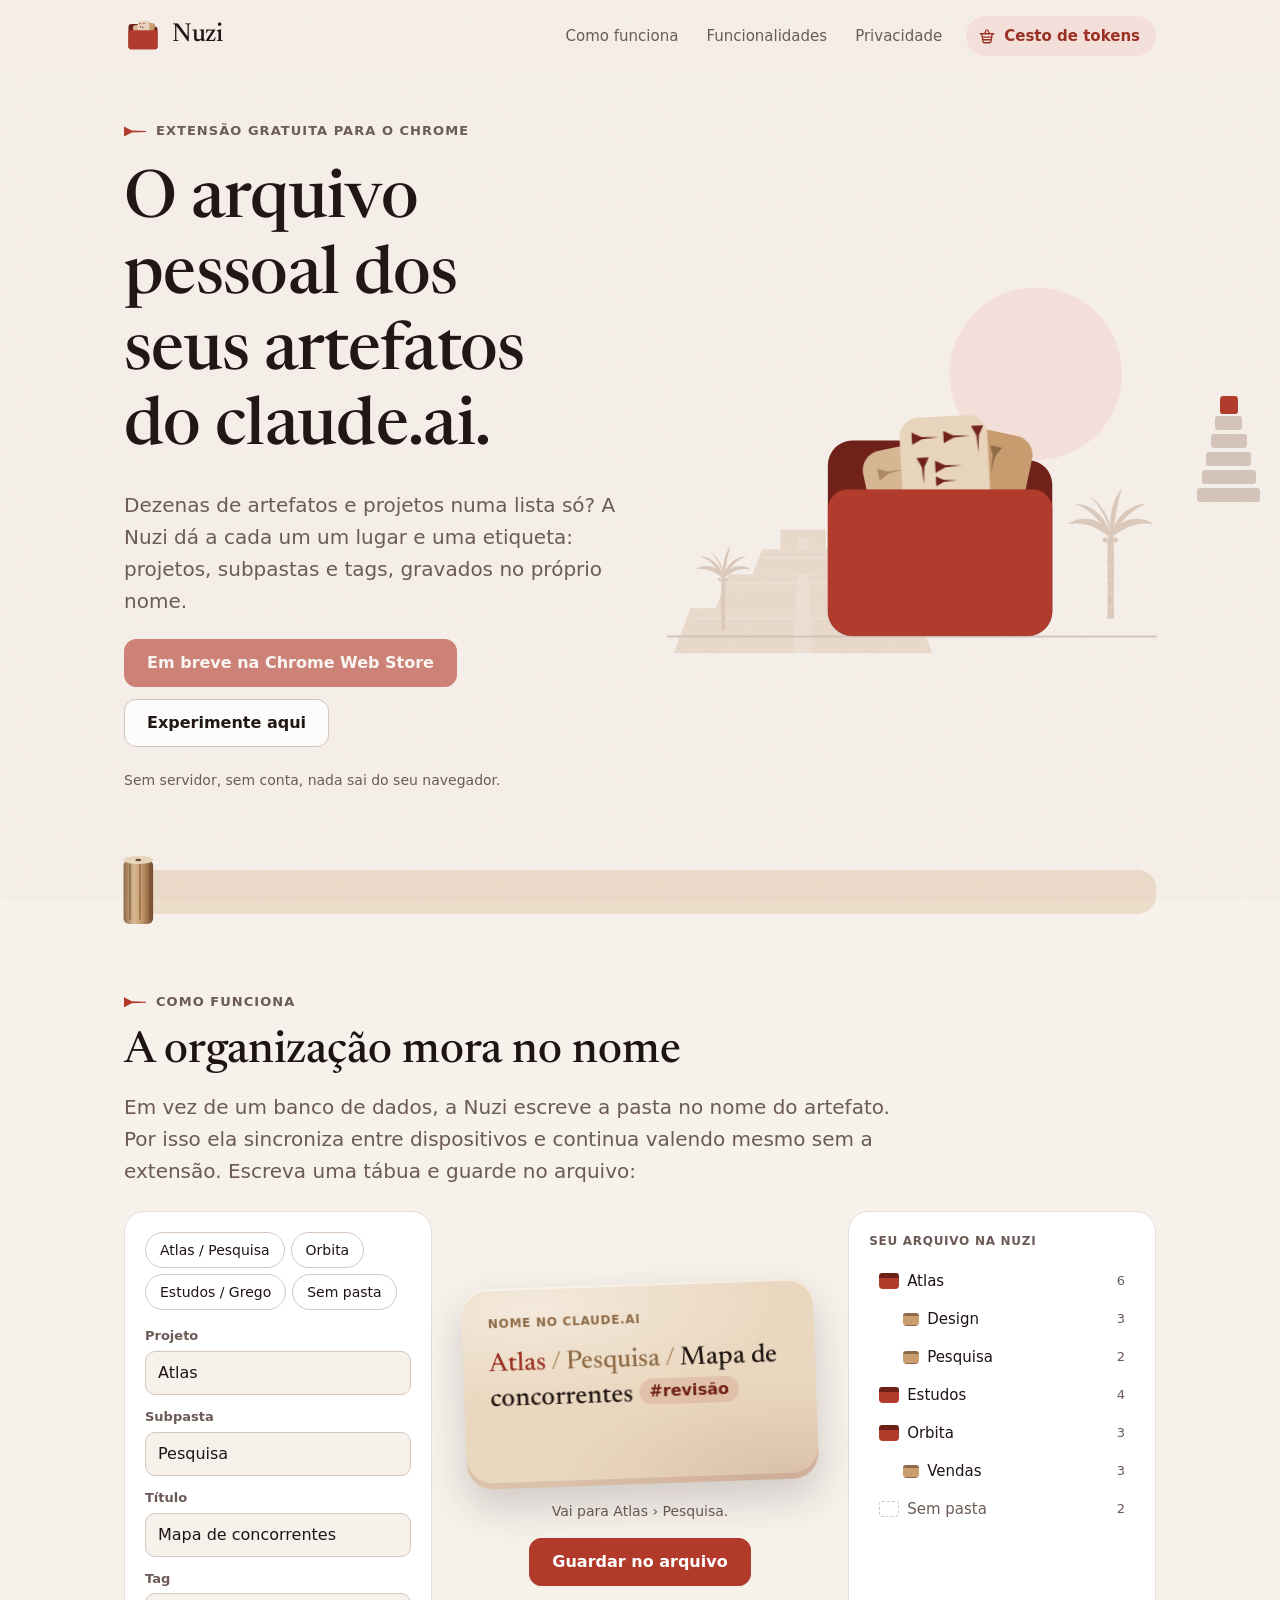
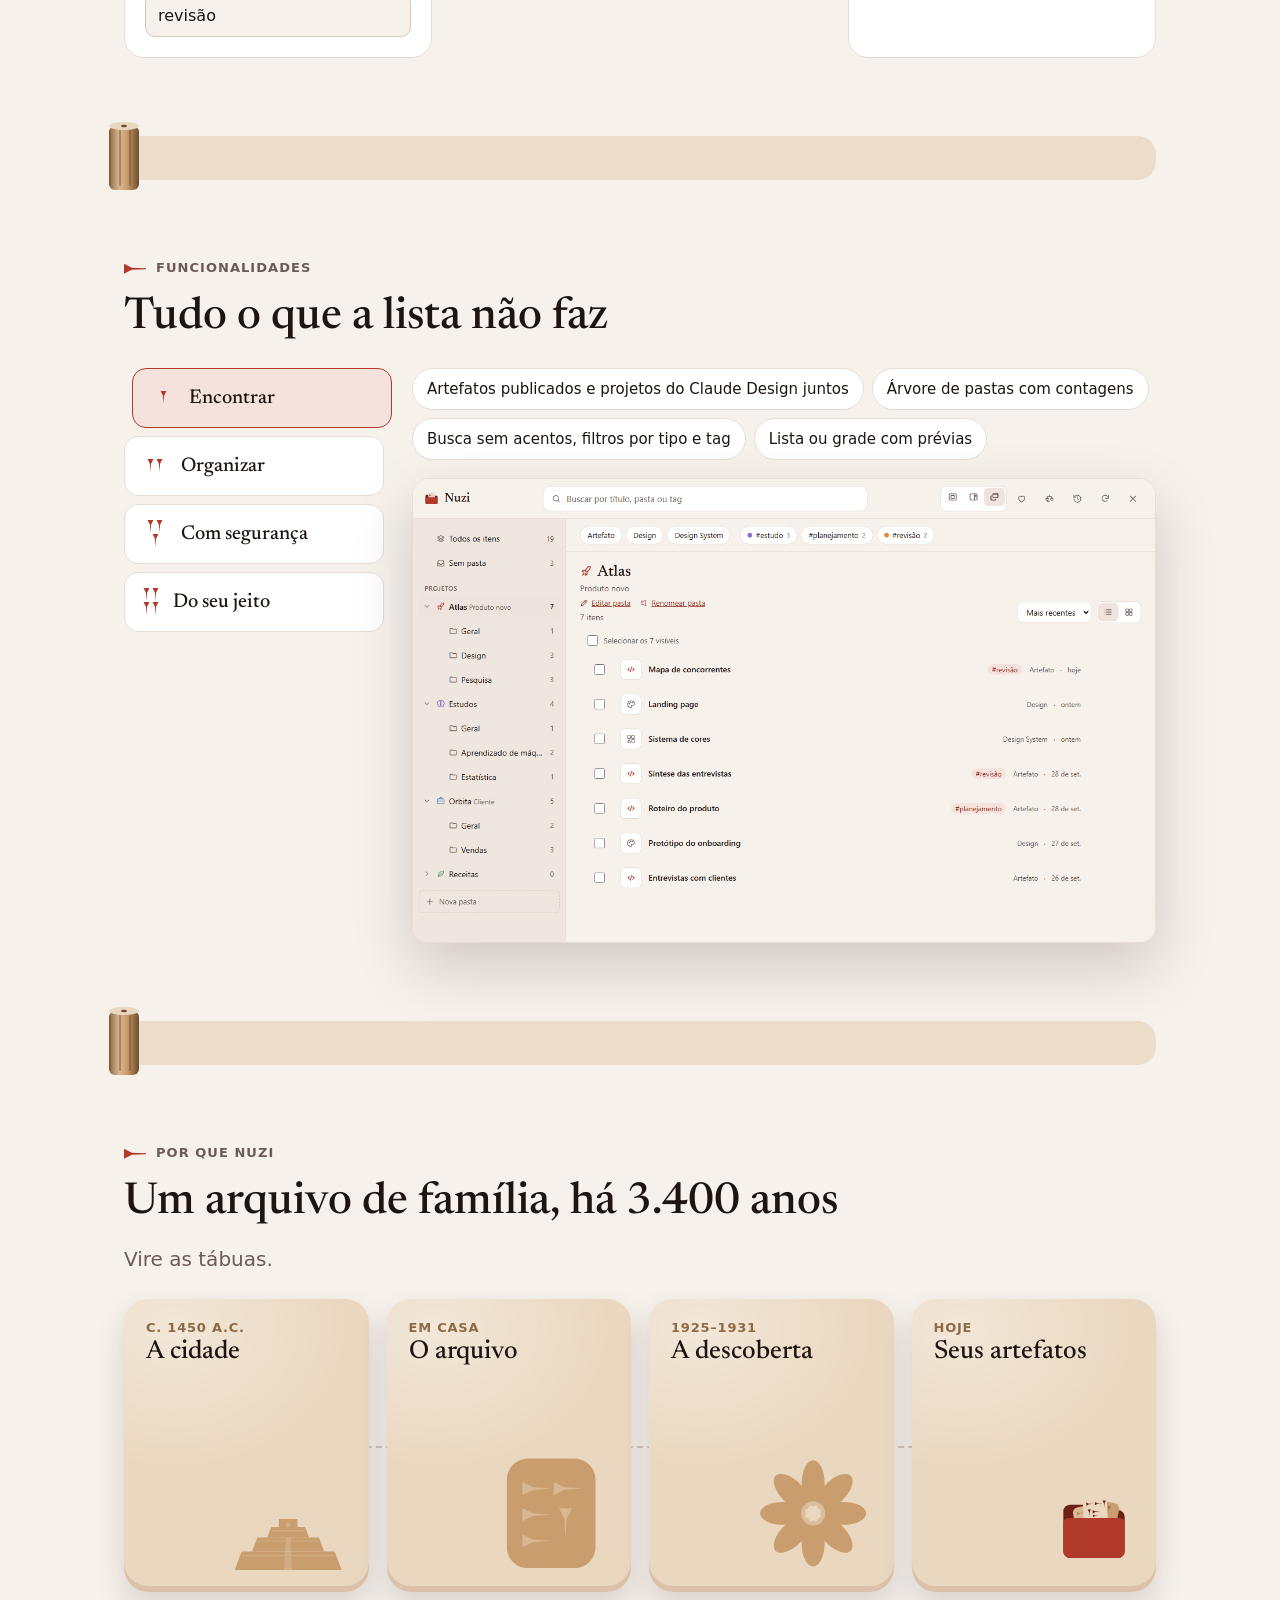
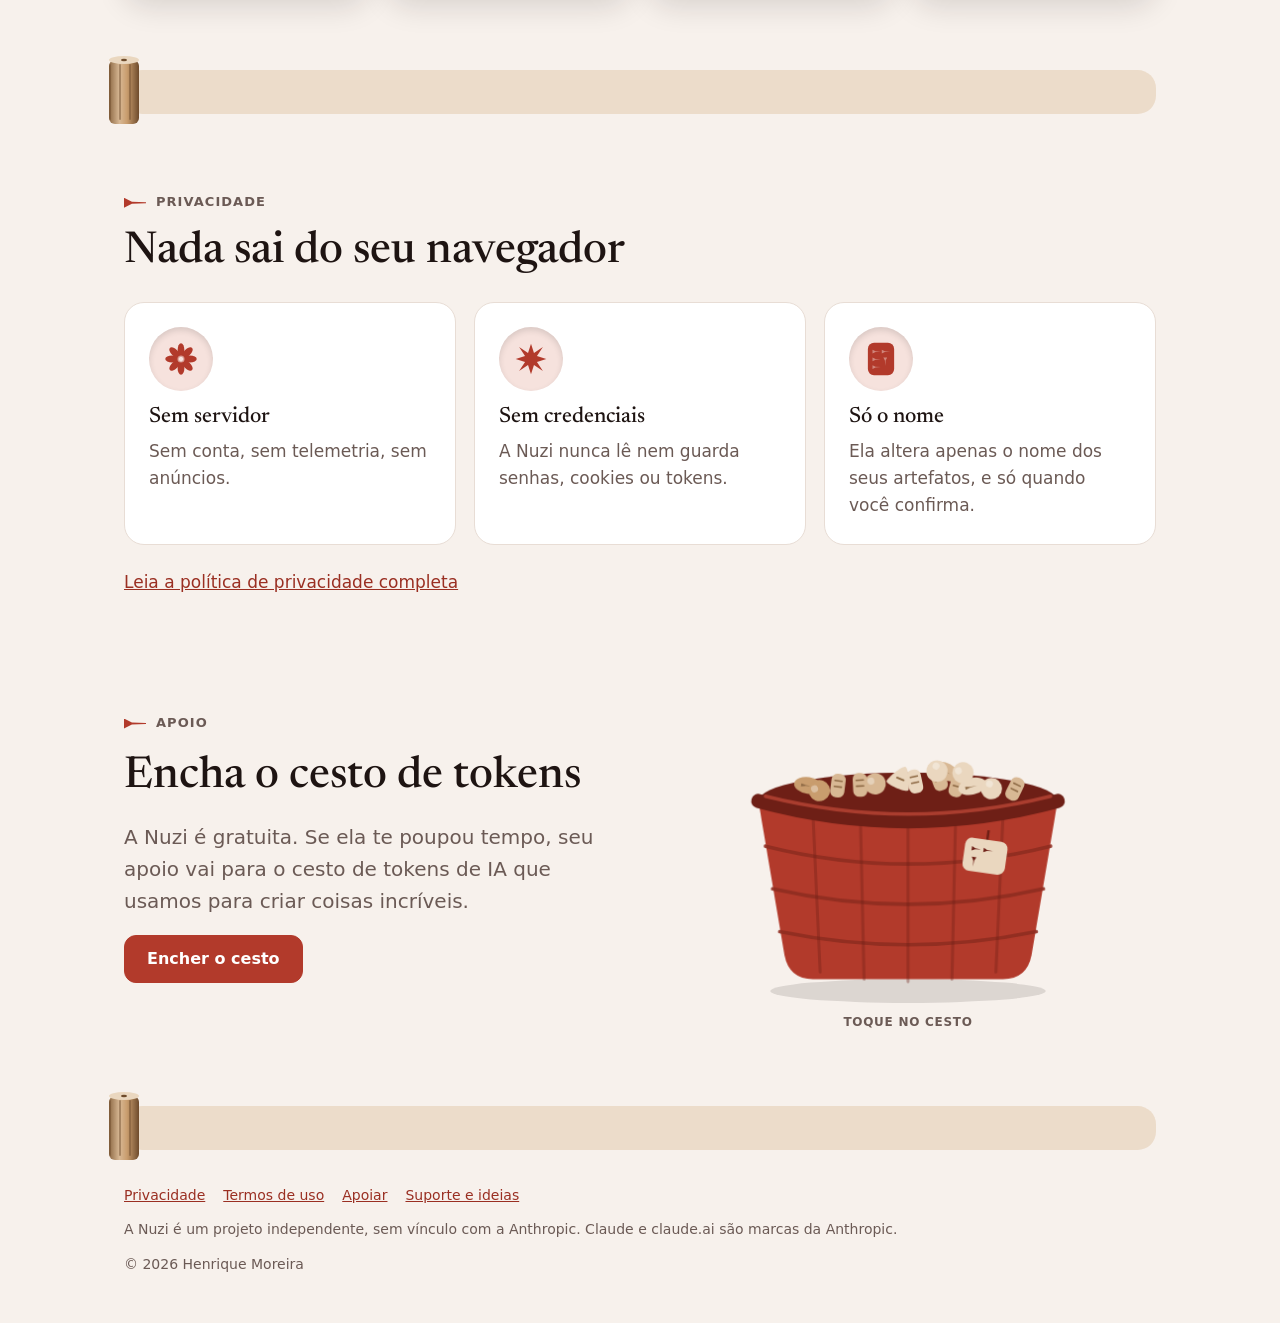
==== commit 28f40cf3: "docs: rewrite the readme and fix historical facts Present the Nuzi in the readme (name pattern, feat" ====
--- a/index.html
+++ b/index.html
@@ -231,7 +231,7 @@
                 <span class="data">c. 1450 a.C.</span><span class="tit">A cidade</span>
                 <svg class="ico" viewBox="0 0 200 112" aria-hidden="true"><use href="assets/img/motivos.svg#zigurate" /></svg>
               </span>
-              <span class="face verso">Nuzi era uma cidade da Mesopotâmia, perto da atual Kirkuk, no Iraque. Contratos, terras e heranças eram escritos em tábuas de argila.</span>
+              <span class="face verso">Nuzi era uma cidade da Mesopotâmia, a uns 12 km da atual Kirkuk, no Iraque. Contratos, terras e heranças eram escritos em tábuas de argila.</span>
             </button>
           </li>
           <li data-reveal>
@@ -240,7 +240,7 @@
                 <span class="data">Em casa</span><span class="tit">O arquivo</span>
                 <svg class="ico" viewBox="0 0 36 44" aria-hidden="true"><use href="assets/img/motivos.svg#tabua" /></svg>
               </span>
-              <span class="face verso">As famílias guardavam as próprias tábuas em casa, em lotes identificados, para achar o que precisavam sem abrir tudo.</span>
+              <span class="face verso">As famílias guardavam as próprias tábuas em casa: adoções, casamentos, terras e testamentos, acumulados por várias gerações.</span>
             </button>
           </li>
           <li data-reveal>
@@ -249,7 +249,7 @@
                 <span class="data">1925–1931</span><span class="tit">A descoberta</span>
                 <svg class="ico" viewBox="0 0 40 40" aria-hidden="true"><use href="assets/img/motivos.svg#rosa" /></svg>
               </span>
-              <span class="face verso">Escavações encontraram milhares dessas tábuas, muitas ainda guardadas nas casas das famílias. Um arquivo pessoal que atravessou os séculos.</span>
+              <span class="face verso">Escavações encontraram cerca de 5 mil tábuas, muitas nas casas das famílias. Só a família de Tehip-tilla guardava um quarto delas.</span>
             </button>
           </li>
           <li data-reveal>
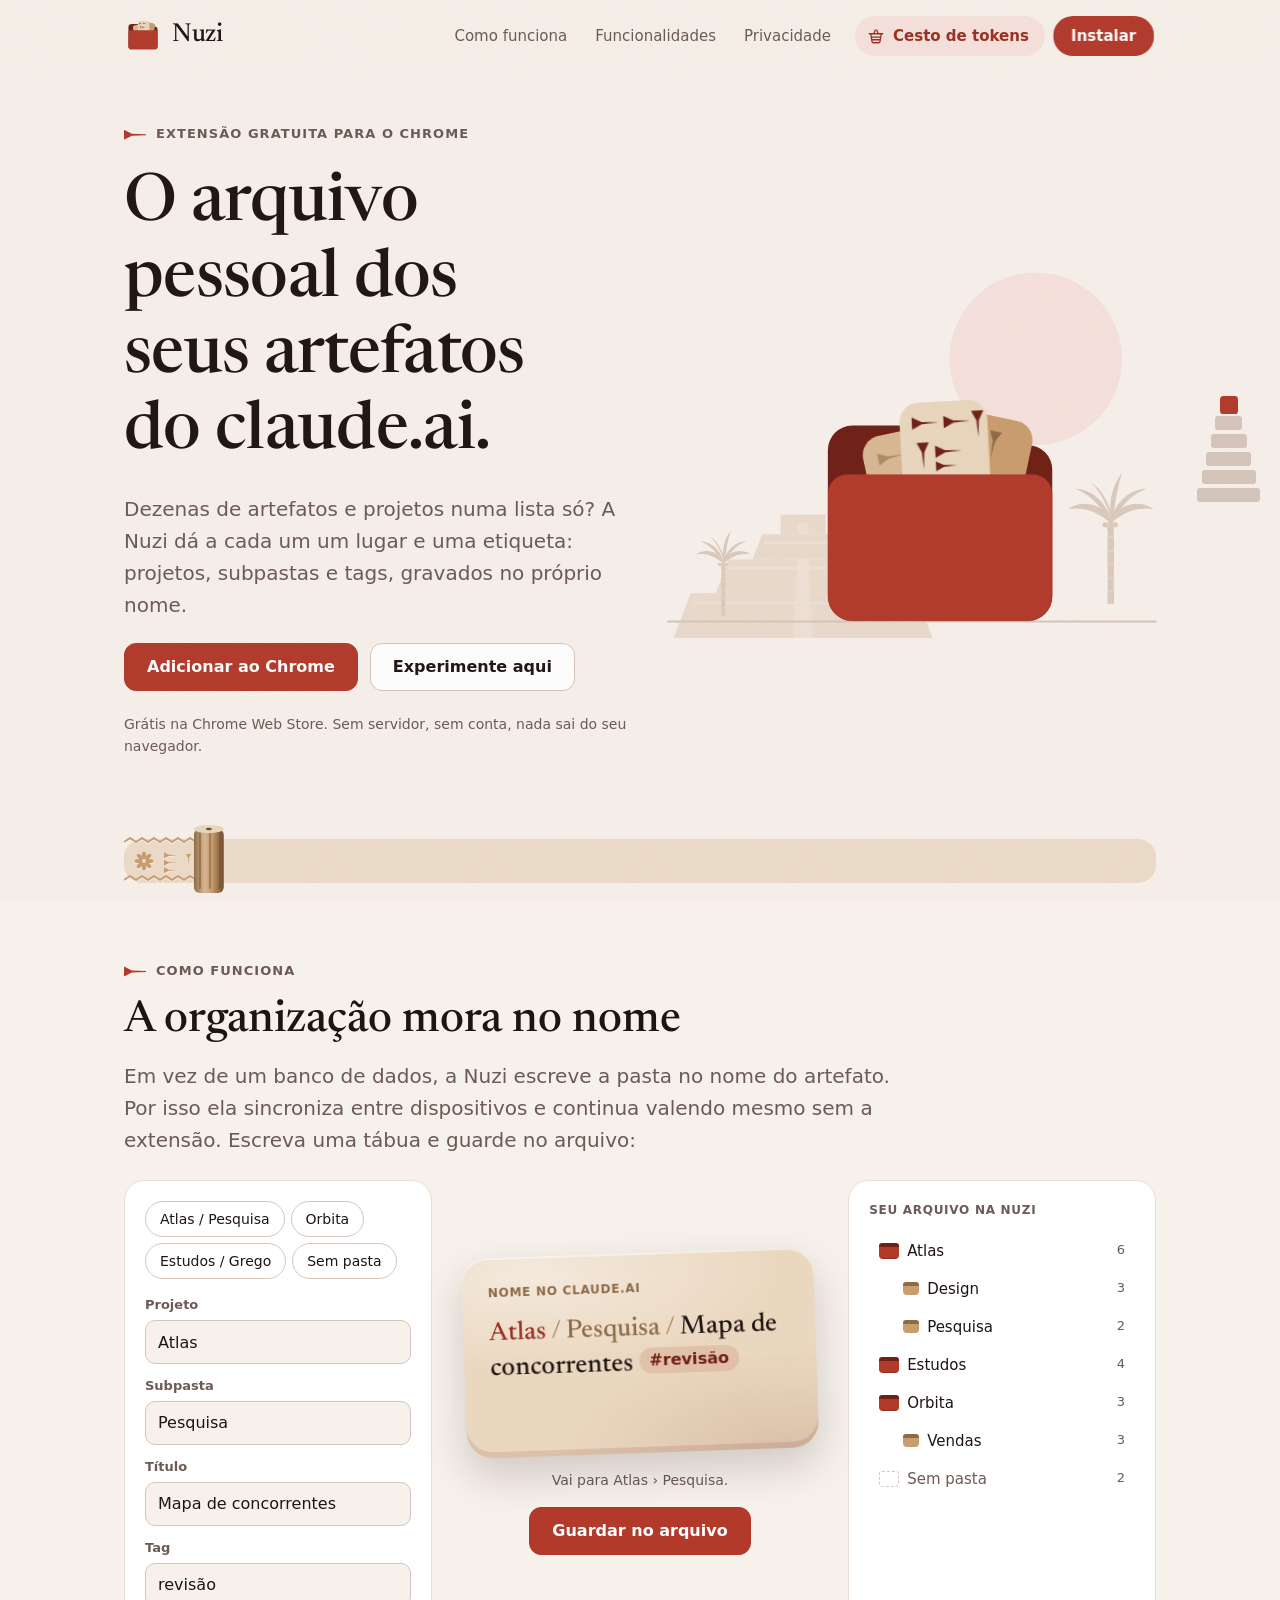
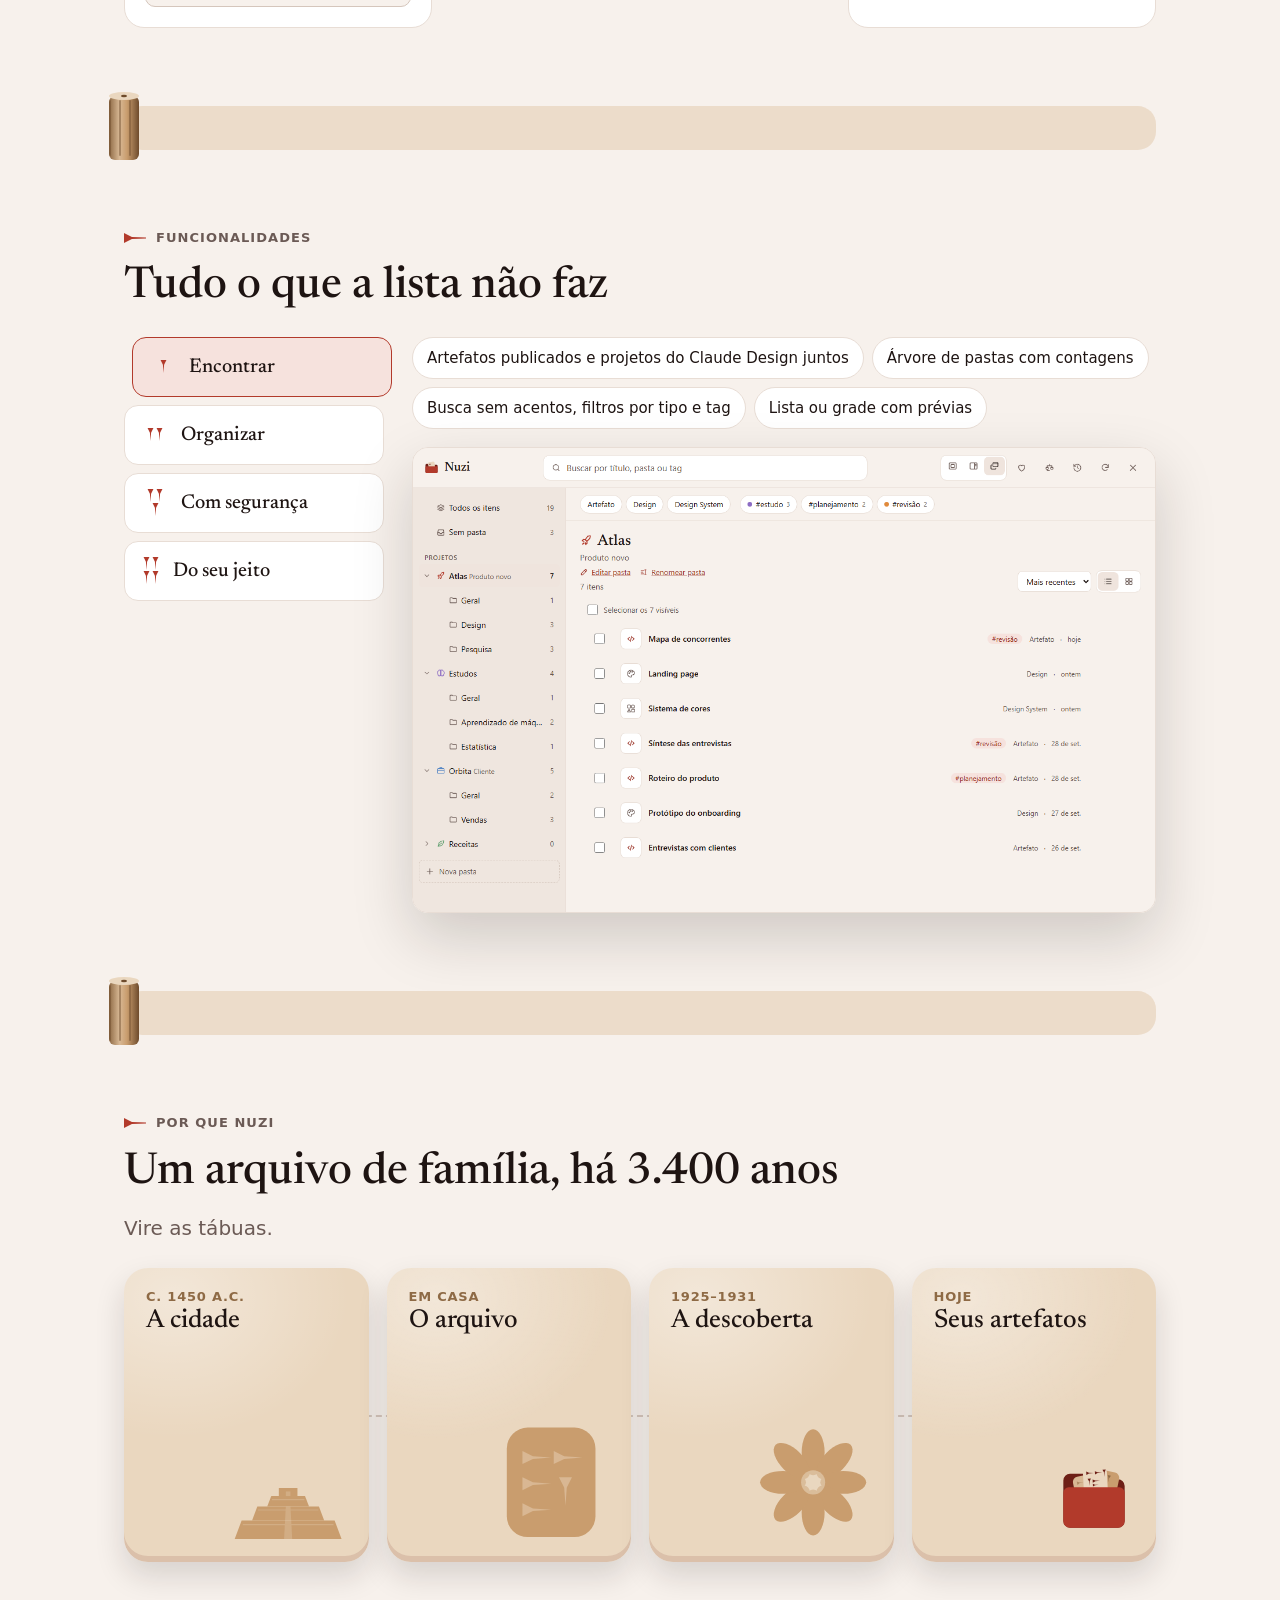
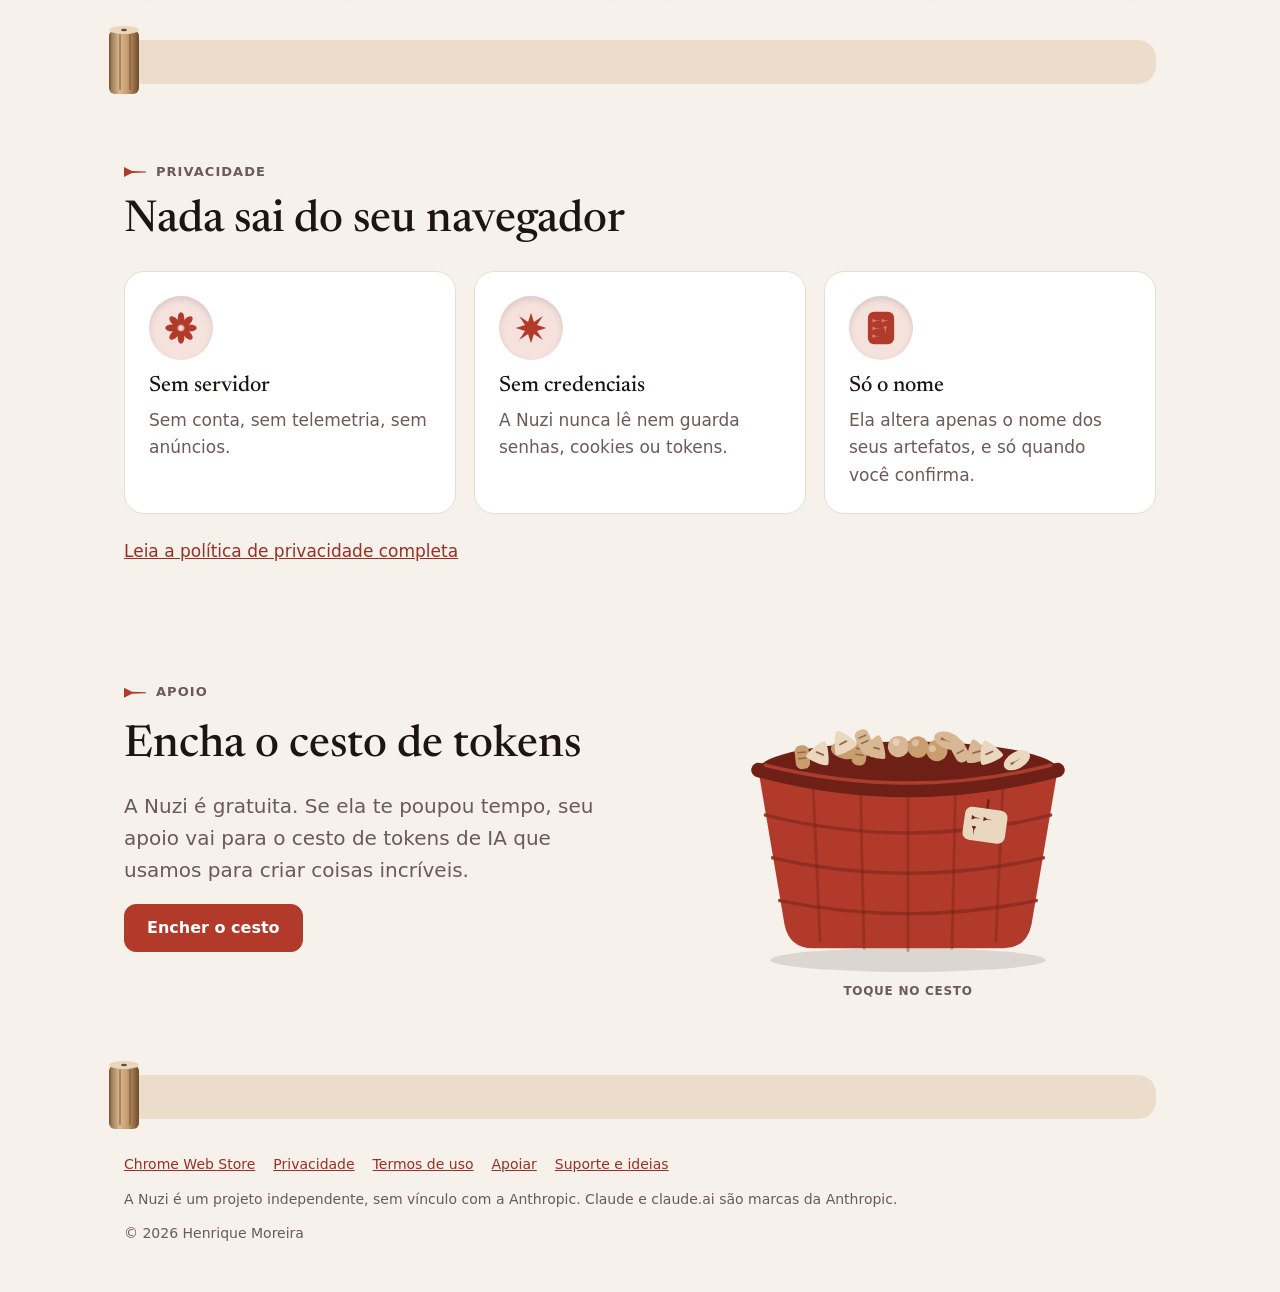
==== commit 6aae0626: "feat: link the install buttons to the Chrome Web Store The Nuzi is published. The hero, the header o" ====
--- a/index.html
+++ b/index.html
@@ -43,6 +43,7 @@
           <a href="#funcionalidades">Funcionalidades</a>
           <a href="privacidade/">Privacidade</a>
           <a class="nav-apoio" href="apoiar/"><svg class="ico-cesto" viewBox="0 0 24 24" aria-hidden="true" focusable="false"><path d="M3 9h18M5 9l1.6 10.2A2 2 0 0 0 8.6 21h6.8a2 2 0 0 0 2-1.8L19 9M9 9l2-5M15 9l-2-5M6.5 13.5h11M7.2 17h9.6" fill="none" stroke="currentColor" stroke-width="1.7" stroke-linecap="round" stroke-linejoin="round"/></svg>Cesto de tokens</a>
+          <a class="nav-instalar" href="https://chromewebstore.google.com/detail/hfbdeilgpgijfpieddeolkdeidgphkol?utm_source=nuzi-site&amp;utm_medium=referral&amp;utm_campaign=topo" target="_blank" rel="noopener">Instalar</a>
         </nav>
       </div>
       <div class="progresso" aria-hidden="true"><span></span></div>
@@ -59,10 +60,10 @@
             subpastas e tags, gravados no próprio nome.
           </p>
           <div class="actions" data-reveal>
-            <a class="btn btn-primary" aria-disabled="true" role="link">Em breve na Chrome Web Store</a>
+            <a class="btn btn-primary" href="https://chromewebstore.google.com/detail/hfbdeilgpgijfpieddeolkdeidgphkol?utm_source=nuzi-site&amp;utm_medium=referral&amp;utm_campaign=capa" target="_blank" rel="noopener">Adicionar ao Chrome</a>
             <a class="btn" href="#tabua">Experimente aqui</a>
           </div>
-          <p class="note" data-reveal>Sem servidor, sem conta, nada sai do seu navegador.</p>
+          <p class="note" data-reveal>Grátis na Chrome Web Store. Sem servidor, sem conta, nada sai do seu navegador.</p>
         </div>
 
         <button class="scene" type="button" aria-label="Guardar as tábuas de novo (animação)">
@@ -310,6 +311,7 @@
     <footer>
       <div class="wrap">
         <nav aria-label="Rodapé">
+          <a href="https://chromewebstore.google.com/detail/hfbdeilgpgijfpieddeolkdeidgphkol?utm_source=nuzi-site&amp;utm_medium=referral&amp;utm_campaign=rodape" target="_blank" rel="noopener">Chrome Web Store</a>
           <a href="privacidade/">Privacidade</a>
           <a href="termos/">Termos de uso</a>
           <a href="apoiar/">Apoiar</a>
--- a/assets/site.css
+++ b/assets/site.css
@@ -227,7 +227,7 @@
   background: var(--sunken);
 }
 /* Página ou seção atual: uma cunha sob o link. */
-.menu a:not(.nav-apoio)::after {
+.menu a:not(.nav-apoio):not(.nav-instalar)::after {
   content: '';
   position: absolute;
   left: 50%;
@@ -271,6 +271,20 @@
 }
 .nav-apoio:hover .ico-cesto {
   transform: rotate(-10deg) translateY(-1px);
+}
+/* Instalar: a ação principal, cheia de tijolo. */
+.nav-instalar {
+  margin-left: 6px;
+  background: var(--brick);
+  color: var(--on-brick) !important;
+  font-weight: 600;
+  padding: 0 18px !important;
+  border-radius: 999px !important;
+  transition: background 0.2s, transform 0.2s var(--mola) !important;
+}
+.nav-instalar:hover {
+  background: #9a2f22 !important;
+  transform: translateY(-1px);
 }
 
 /* Linha de progresso da leitura, com uma cunha na ponta. */
@@ -405,12 +419,13 @@
   .js .top.aberto .menu a:nth-child(4) {
     transition-delay: 0.12s;
   }
-  .menu a:not(.nav-apoio)::after {
+  .menu a:not(.nav-apoio):not(.nav-instalar)::after {
     left: 0;
     bottom: 50%;
     margin: 0 0 -3px;
   }
-  .nav-apoio {
+  .nav-apoio,
+  .nav-instalar {
     margin: 6px 0 0;
     justify-content: center;
   }
